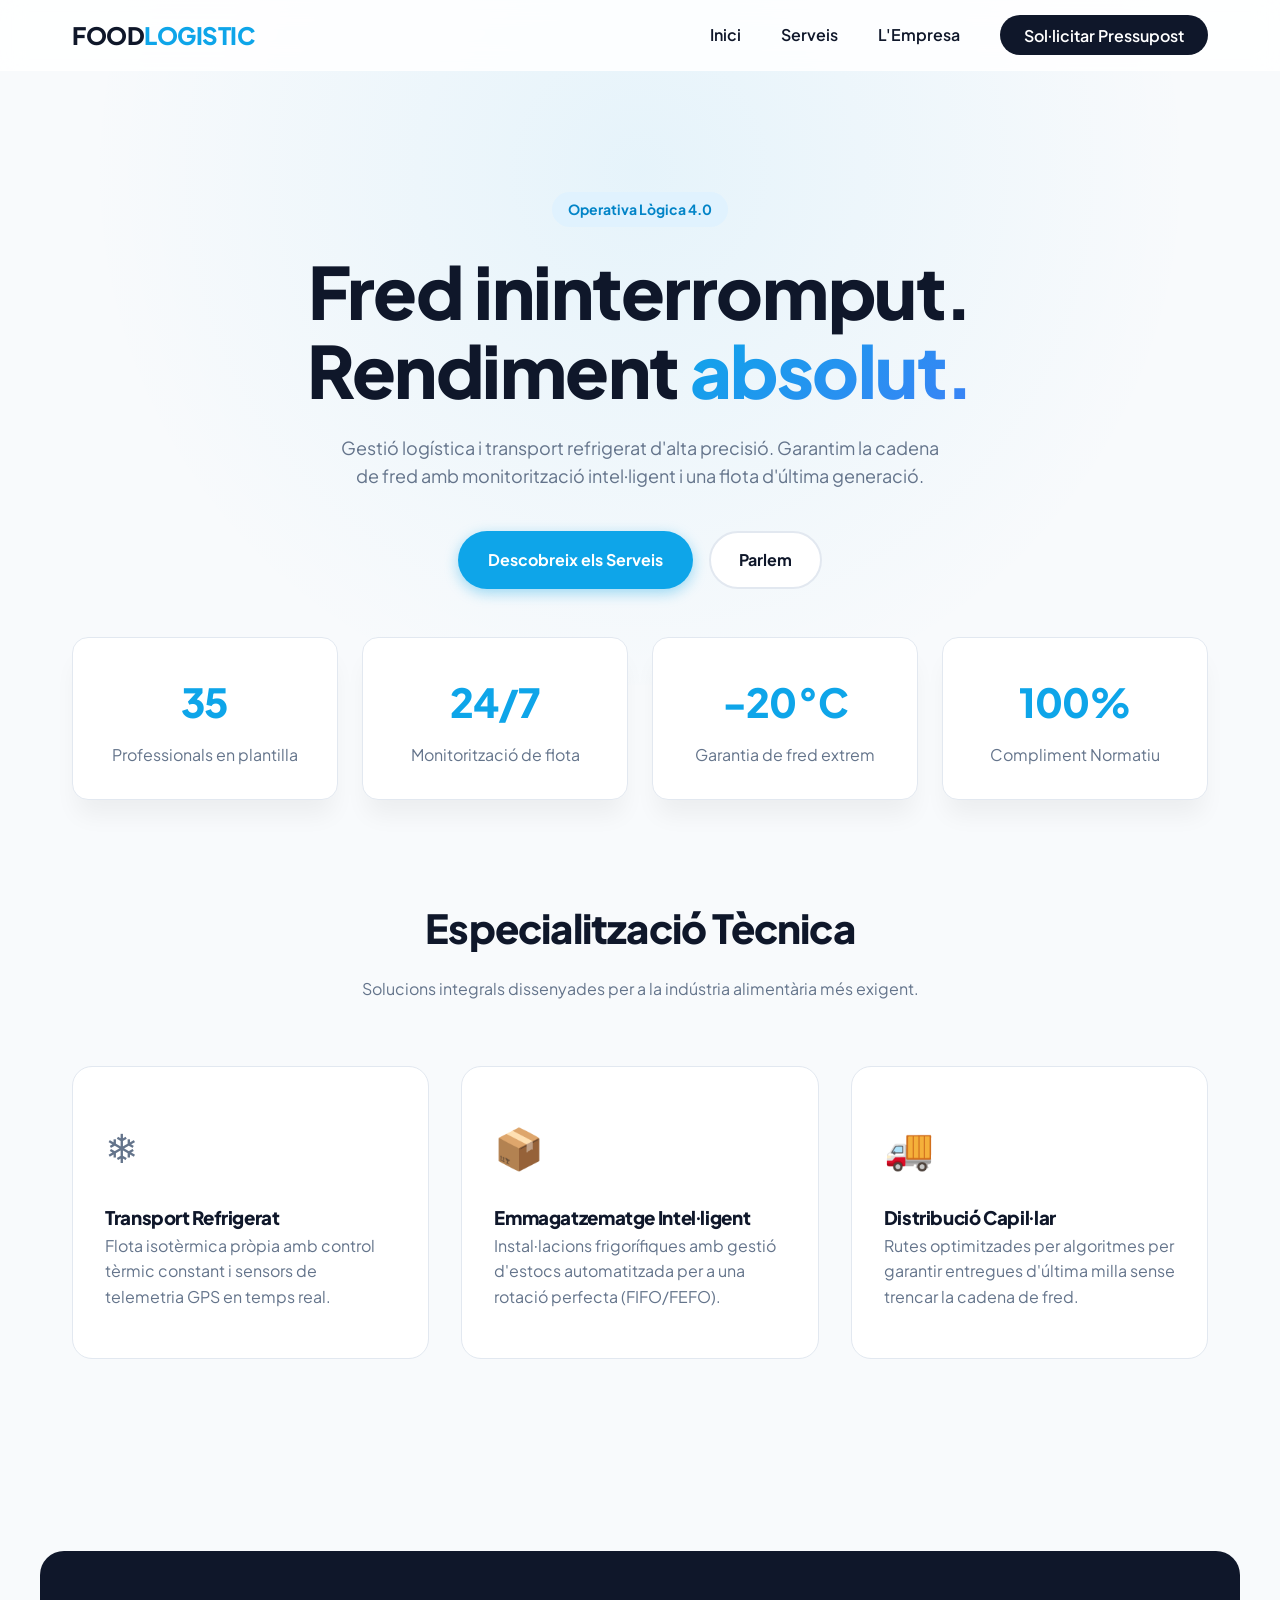
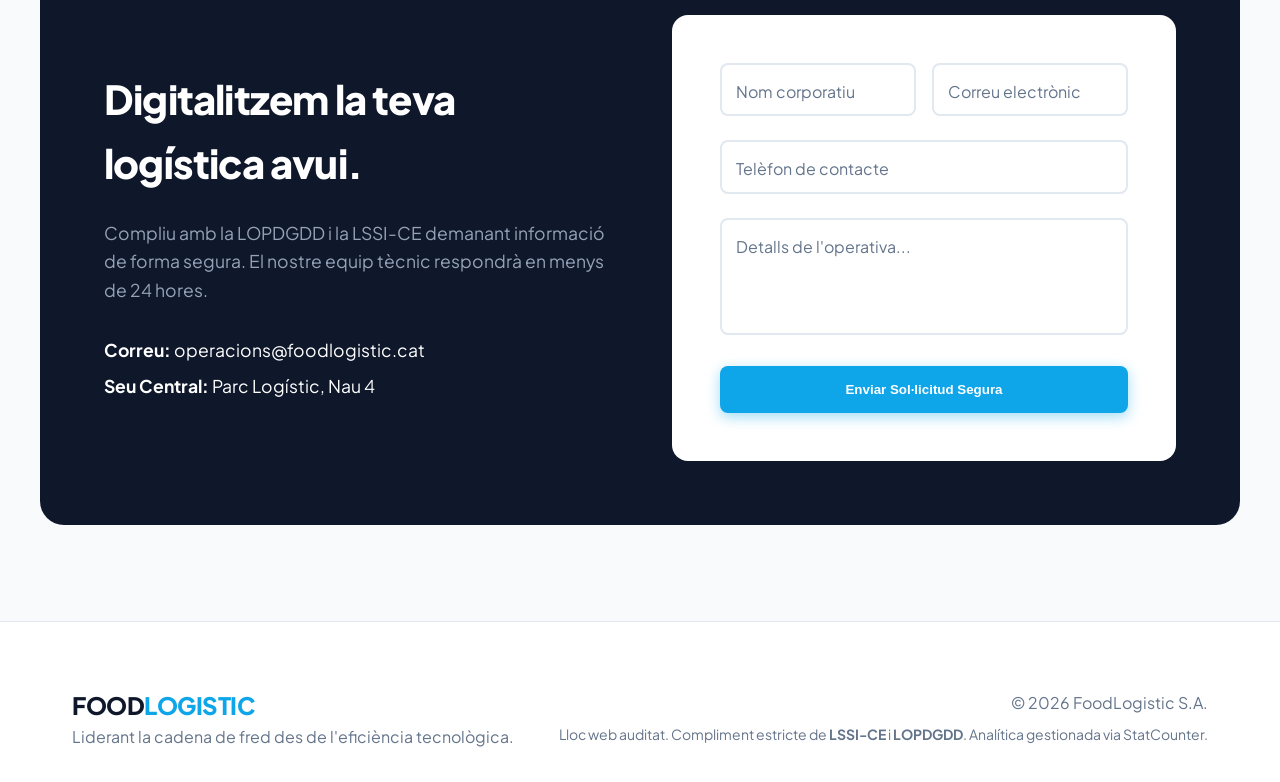
==== docs/index.html @ cfacef05 "Add initial README, index.html, and styles.css files for corporate website" ====
<!DOCTYPE html>
<html lang="ca">
<head>
    <meta charset="UTF-8">
    <meta name="viewport" content="width=device-width, initial-scale=1.0">
    <meta name="description" content="FoodLogistic S.A. - Logística alimentària i transport refrigerat d'alta precisió.">
    <title>FoodLogistic S.A. | Logística de Precisió</title>
    <link rel="stylesheet" href="styles.css">
    <link href="https://fonts.googleapis.com/css2?family=Plus+Jakarta+Sans:wght@400;500;700;800&display=swap" rel="stylesheet">
</head>
<body>

    <header class="header">
        <div class="container nav-wrapper">
            <a href="#" class="logo">FOOD<span>LOGISTIC</span></a>
            <nav>
                <ul class="nav-menu">
                    <li><a href="#inici">Inici</a></li>
                    <li><a href="#serveis">Serveis</a></li>
                    <li><a href="#empresa">L'Empresa</a></li>
                    <li><a href="#contacte" class="btn-nav">Sol·licitar Pressupost</a></li>
                </ul>
            </nav>
        </div>
    </header>

    <main>
        <section id="inici" class="hero">
            <div class="hero-bg"></div>
            <div class="container hero-content animate-fade-up">
                <div class="badge">Operativa Lògica 4.0</div>
                <h1>Fred ininterromput.<br>Rendiment <span class="text-gradient">absolut.</span></h1>
                <p>Gestió logística i transport refrigerat d'alta precisió. Garantim la cadena de fred amb monitorització intel·ligent i una flota d'última generació.</p>
                <div class="hero-buttons">
                    <a href="#serveis" class="btn btn-primary">Descobreix els Serveis</a>
                    <a href="#contacte" class="btn btn-outline">Parlem</a>
                </div>
            </div>
        </section>

        <section class="metrics">
            <div class="container grid-4 animate-fade-up" style="animation-delay: 0.2s;">
                <div class="metric-card">
                    <h3>35</h3>
                    <p>Professionals en plantilla</p>
                </div>
                <div class="metric-card">
                    <h3>24/7</h3>
                    <p>Monitorització de flota</p>
                </div>
                <div class="metric-card">
                    <h3>-20°C</h3>
                    <p>Garantia de fred extrem</p>
                </div>
                <div class="metric-card">
                    <h3>100%</h3>
                    <p>Compliment Normatiu</p>
                </div>
            </div>
        </section>

        <section id="serveis" class="services section-padding">
            <div class="container">
                <div class="section-header">
                    <h2>Especialització Tècnica</h2>
                    <p>Solucions integrals dissenyades per a la indústria alimentària més exigent.</p>
                </div>
                <div class="grid-3">
                    <article class="service-card">
                        <div class="icon-box">❄️</div>
                        <h3>Transport Refrigerat</h3>
                        <p>Flota isotèrmica pròpia amb control tèrmic constant i sensors de telemetria GPS en temps real.</p>
                    </article>
                    <article class="service-card">
                        <div class="icon-box">📦</div>
                        <h3>Emmagatzematge Intel·ligent</h3>
                        <p>Instal·lacions frigorífiques amb gestió d'estocs automatitzada per a una rotació perfecta (FIFO/FEFO).</p>
                    </article>
                    <article class="service-card">
                        <div class="icon-box">🚚</div>
                        <h3>Distribució Capil·lar</h3>
                        <p>Rutes optimitzades per algoritmes per garantir entregues d'última milla sense trencar la cadena de fred.</p>
                    </article>
                </div>
            </div>
        </section>

        <section id="contacte" class="contact section-padding">
            <div class="container contact-wrapper">
                <div class="contact-text">
                    <h2>Digitalitzem la teva logística avui.</h2>
                    <p>Compliu amb la LOPDGDD i la LSSI-CE demanant informació de forma segura. El nostre equip tècnic respondrà en menys de 24 hores.</p>
                    <div class="contact-direct">
                        <p><strong>Correu:</strong> operacions@foodlogistic.cat</p>
                        <p><strong>Seu Central:</strong> Parc Logístic, Nau 4</p>
                    </div>
                </div>
                
                <form class="premium-form" action="#" method="POST">
                    <div class="form-grid">
                        <div class="input-group">
                            <input type="text" id="nom" name="nom" required placeholder=" ">
                            <label for="nom">Nom corporatiu</label>
                        </div>
                        <div class="input-group">
                            <input type="email" id="email" name="email" required placeholder=" ">
                            <label for="email">Correu electrònic</label>
                        </div>
                    </div>
                    <div class="input-group">
                        <input type="tel" id="telefon" name="telefon" required placeholder=" ">
                        <label for="telefon">Telèfon de contacte</label>
                    </div>
                    <div class="input-group">
                        <textarea id="missatge" name="missatge" rows="4" required placeholder=" "></textarea>
                        <label for="missatge">Detalls de l'operativa...</label>
                    </div>
                    <button type="submit" class="btn btn-primary full-width">Enviar Sol·licitud Segura</button>
                </form>
            </div>
        </section>
    </main>

    <footer class="footer">
        <div class="container footer-content">
            <div class="footer-brand">
                <a href="#" class="logo">FOOD<span>LOGISTIC</span></a>
                <p>Liderant la cadena de fred des de l'eficiència tecnològica.</p>
            </div>
            <div class="footer-legal">
                <p>&copy; 2026 FoodLogistic S.A.</p>
                <p class="legal-text">Lloc web auditat. Compliment estricte de <strong>LSSI-CE</strong> i <strong>LOPDGDD</strong>. Analítica gestionada via StatCounter.</p>
            </div>
        </div>
    </footer>

    </body>
</html>
---- docs/styles.css ----
:root {
    /* Paleta Premium Industrial */
    --primary: #0ea5e9;
    --primary-dark: #0284c7;
    --secondary: #0f172a;
    --bg-main: #f8fafc;
    --surface: #ffffff;
    --text-strong: #0f172a;
    --text-p: #64748b;
    --border: #e2e8f0;
    --glass-bg: rgba(255, 255, 255, 0.85);
    
    /* Transicions i ombres */
    --transition: all 0.4s cubic-bezier(0.16, 1, 0.3, 1);
    --shadow-sm: 0 4px 6px -1px rgba(0, 0, 0, 0.05);
    --shadow-lg: 0 20px 25px -5px rgba(0, 0, 0, 0.05), 0 8px 10px -6px rgba(0, 0, 0, 0.01);
}

* { margin: 0; padding: 0; box-sizing: border-box; }

html { scroll-behavior: smooth; }

body {
    font-family: 'Plus Jakarta Sans', system-ui, sans-serif;
    background-color: var(--bg-main);
    color: var(--text-p);
    line-height: 1.6;
}

h1, h2, h3, .logo { color: var(--text-strong); font-weight: 800; letter-spacing: -0.02em; }

.container { max-width: 1200px; margin: 0 auto; padding: 0 2rem; }
.section-padding { padding: 6rem 0; }

/* Capçalera Glassmorphism */
.header {
    position: fixed;
    top: 0; left: 0; right: 0;
    background: var(--glass-bg);
    backdrop-filter: blur(12px);
    -webkit-backdrop-filter: blur(12px);
    border-bottom: 1px solid rgba(255,255,255,0.3);
    z-index: 1000;
    padding: 1rem 0;
    transition: var(--transition);
}

.nav-wrapper { display: flex; justify-content: space-between; align-items: center; }
.logo { text-decoration: none; font-size: 1.5rem; display: flex; align-items: center; }
.logo span { color: var(--primary); }

.nav-menu { display: flex; gap: 2.5rem; list-style: none; align-items: center; }
.nav-menu a { text-decoration: none; color: var(--text-strong); font-weight: 600; transition: var(--transition); }
.nav-menu a:hover { color: var(--primary); }

/* Botons */
.btn {
    display: inline-flex; justify-content: center; align-items: center;
    padding: 0.875rem 1.75rem; border-radius: 50px;
    font-weight: 700; text-decoration: none; transition: var(--transition);
    cursor: pointer; border: 2px solid transparent;
}
.btn-primary { background: var(--primary); color: white; box-shadow: 0 4px 14px 0 rgba(14, 165, 233, 0.39); }
.btn-primary:hover { background: var(--primary-dark); transform: translateY(-2px); box-shadow: 0 6px 20px rgba(14, 165, 233, 0.23); }
.btn-outline { border-color: var(--border); color: var(--text-strong); background: white; }
.btn-outline:hover { border-color: var(--text-strong); }
.btn-nav { background: var(--secondary); color: white !important; padding: 0.6rem 1.5rem; border-radius: 50px; }
.btn-nav:hover { background: var(--primary); }

/* Hero Section */
.hero {
    position: relative;
    padding: 12rem 0 6rem;
    overflow: hidden;
    text-align: center;
}
.hero-bg {
    position: absolute; top: -50%; left: -10%; width: 120%; height: 150%;
    background: radial-gradient(circle at center, rgba(14,165,233,0.08) 0%, transparent 60%);
    z-index: -1; pointer-events: none;
}
.badge {
    display: inline-block; background: #e0f2fe; color: var(--primary-dark);
    padding: 0.4rem 1rem; border-radius: 50px; font-weight: 700; font-size: 0.875rem; margin-bottom: 1.5rem;
}
.hero h1 { font-size: clamp(3rem, 6vw, 4.5rem); line-height: 1.1; margin-bottom: 1.5rem; }
.text-gradient {
    background: linear-gradient(135deg, var(--primary), #3b82f6);
    -webkit-background-clip: text; -webkit-text-fill-color: transparent;
}
.hero p { font-size: 1.125rem; max-width: 600px; margin: 0 auto 2.5rem; }
.hero-buttons { display: flex; gap: 1rem; justify-content: center; }

/* Metrics Section */
.metrics { margin-top: -3rem; position: relative; z-index: 10; }
.grid-4 { display: grid; grid-template-columns: repeat(auto-fit, minmax(200px, 1fr)); gap: 1.5rem; }
.metric-card {
    background: var(--surface); padding: 2rem; border-radius: 16px; text-align: center;
    box-shadow: var(--shadow-lg); border: 1px solid var(--border);
}
.metric-card h3 { font-size: 2.5rem; color: var(--primary); margin-bottom: 0.5rem; }

/* Services */
.section-header { text-align: center; max-width: 600px; margin: 0 auto 4rem; }
.section-header h2 { font-size: 2.5rem; margin-bottom: 1rem; }
.grid-3 { display: grid; grid-template-columns: repeat(auto-fit, minmax(300px, 1fr)); gap: 2rem; }
.service-card {
    background: var(--surface); padding: 3rem 2rem; border-radius: 20px;
    border: 1px solid var(--border); transition: var(--transition);
}
.service-card:hover {
    transform: translateY(-10px); border-color: var(--primary); box-shadow: var(--shadow-lg);
}
.icon-box { font-size: 2.5rem; margin-bottom: 1.5rem; }

/* Contact Section amb Form Premium */
.contact-wrapper {
    display: grid; grid-template-columns: 1fr 1fr; gap: 4rem;
    background: var(--secondary); color: white; padding: 4rem; border-radius: 24px; align-items: center;
}
.contact-text h2 { color: white; font-size: 2.5rem; margin-bottom: 1.5rem; }
.contact-text p { color: #94a3b8; font-size: 1.1rem; margin-bottom: 2rem; }
.contact-direct p { margin-bottom: 0.5rem; color: white; }

/* Floating Labels CSS (Molt pro) */
.premium-form { background: white; padding: 3rem; border-radius: 16px; }
.form-grid { display: grid; grid-template-columns: 1fr 1fr; gap: 1rem; }
.input-group { position: relative; margin-bottom: 1.5rem; }
.input-group input, .input-group textarea {
    width: 100%; padding: 1.2rem 1rem 0.6rem; border: 2px solid var(--border);
    border-radius: 8px; background: transparent; font-family: inherit; font-size: 1rem;
    transition: var(--transition); outline: none; resize: none; color: var(--text-strong);
}
.input-group label {
    position: absolute; left: 1rem; top: 1rem; color: var(--text-p);
    pointer-events: none; transition: var(--transition); font-size: 1rem;
}
.input-group input:focus, .input-group textarea:focus { border-color: var(--primary); }
.input-group input:focus ~ label, .input-group input:not(:placeholder-shown) ~ label,
.input-group textarea:focus ~ label, .input-group textarea:not(:placeholder-shown) ~ label {
    top: 0.4rem; font-size: 0.75rem; color: var(--primary); font-weight: 700;
}
.full-width { width: 100%; border-radius: 8px; }

/* Footer */
.footer { background: white; padding: 4rem 0 2rem; border-top: 1px solid var(--border); }
.footer-content { display: flex; justify-content: space-between; align-items: center; flex-wrap: wrap; gap: 2rem; }
.footer-legal { text-align: right; }
.legal-text { font-size: 0.875rem; margin-top: 0.5rem; }

/* Animacions CSS */
@keyframes fadeUp {
    from { opacity: 0; transform: translateY(30px); }
    to { opacity: 1; transform: translateY(0); }
}
.animate-fade-up { animation: fadeUp 0.8s cubic-bezier(0.16, 1, 0.3, 1) forwards; }

/* Responsive Media Queries */
@media (max-width: 900px) {
    .contact-wrapper { grid-template-columns: 1fr; padding: 2rem; }
    .form-grid { grid-template-columns: 1fr; }
    .nav-menu { display: none; } /* En una versió real aquí aniria un menú d'hamburguesa */
    .hero h1 { font-size: 2.5rem; }
}
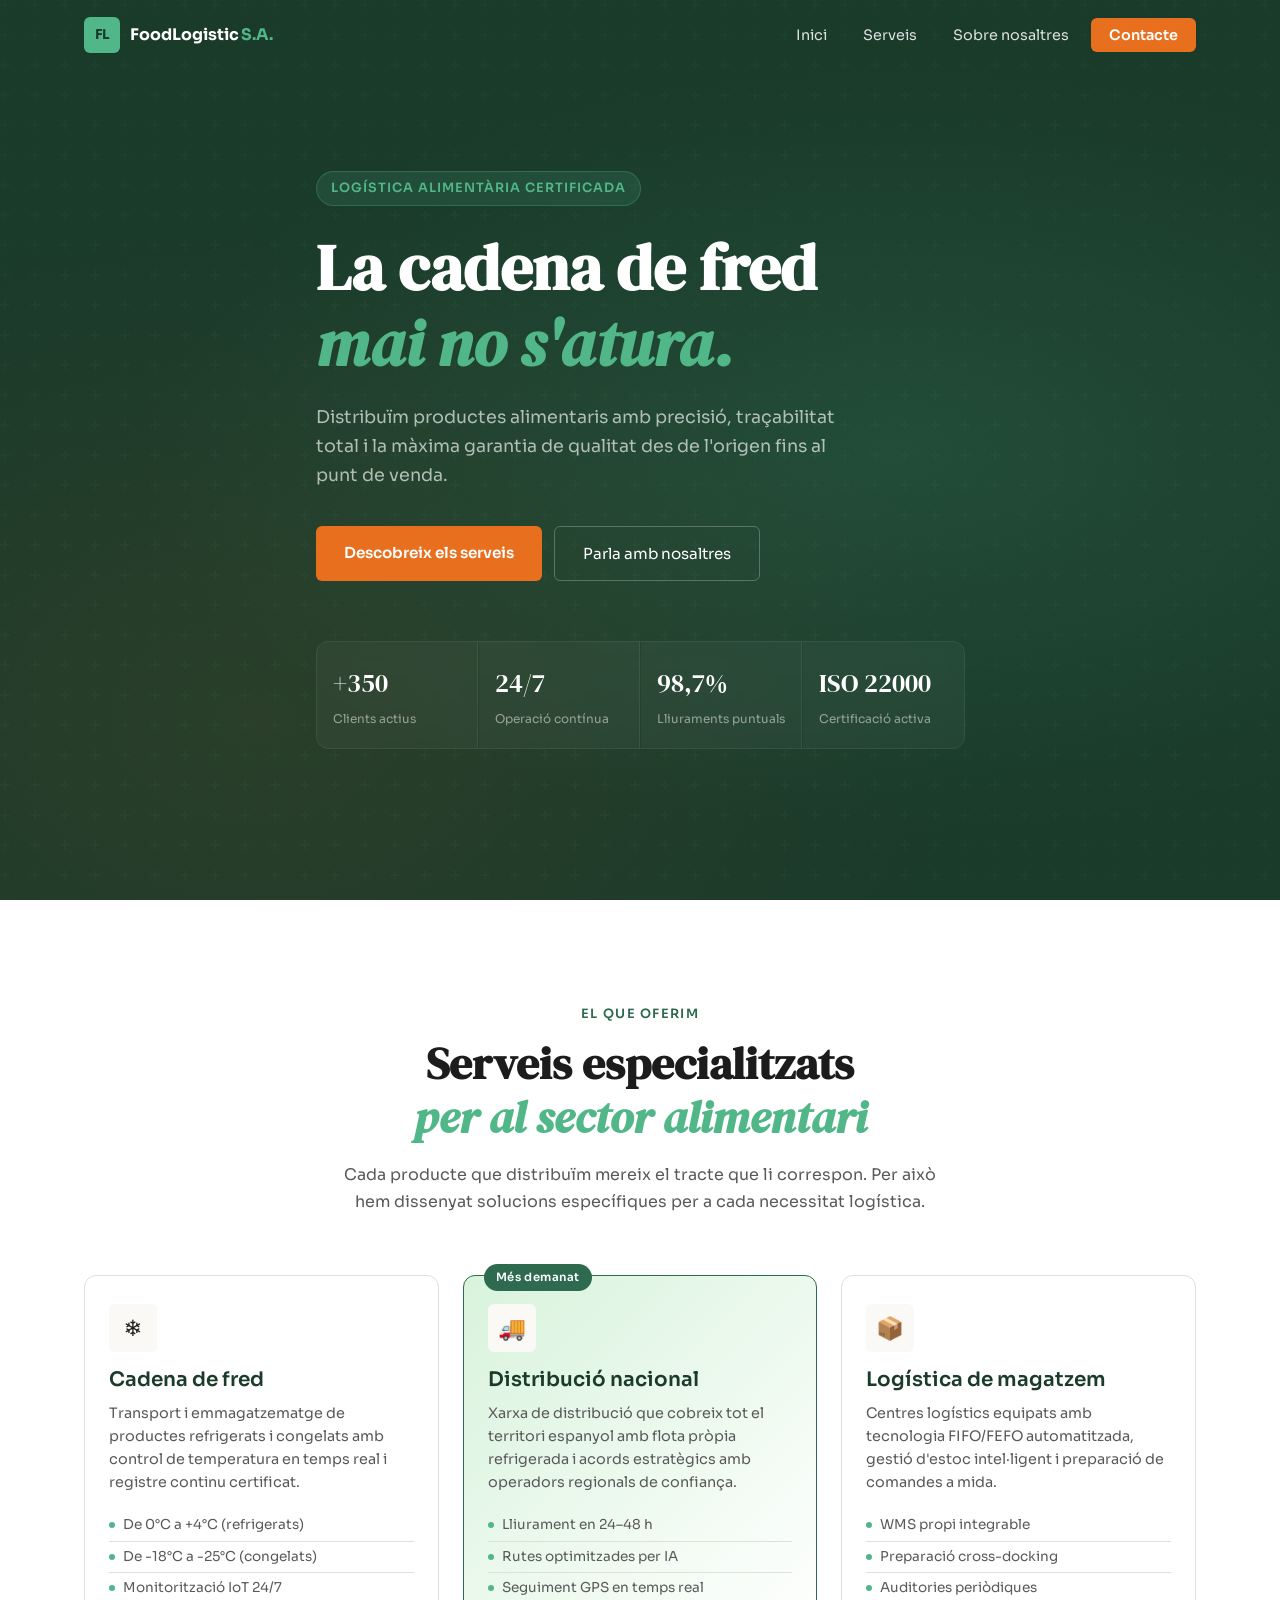
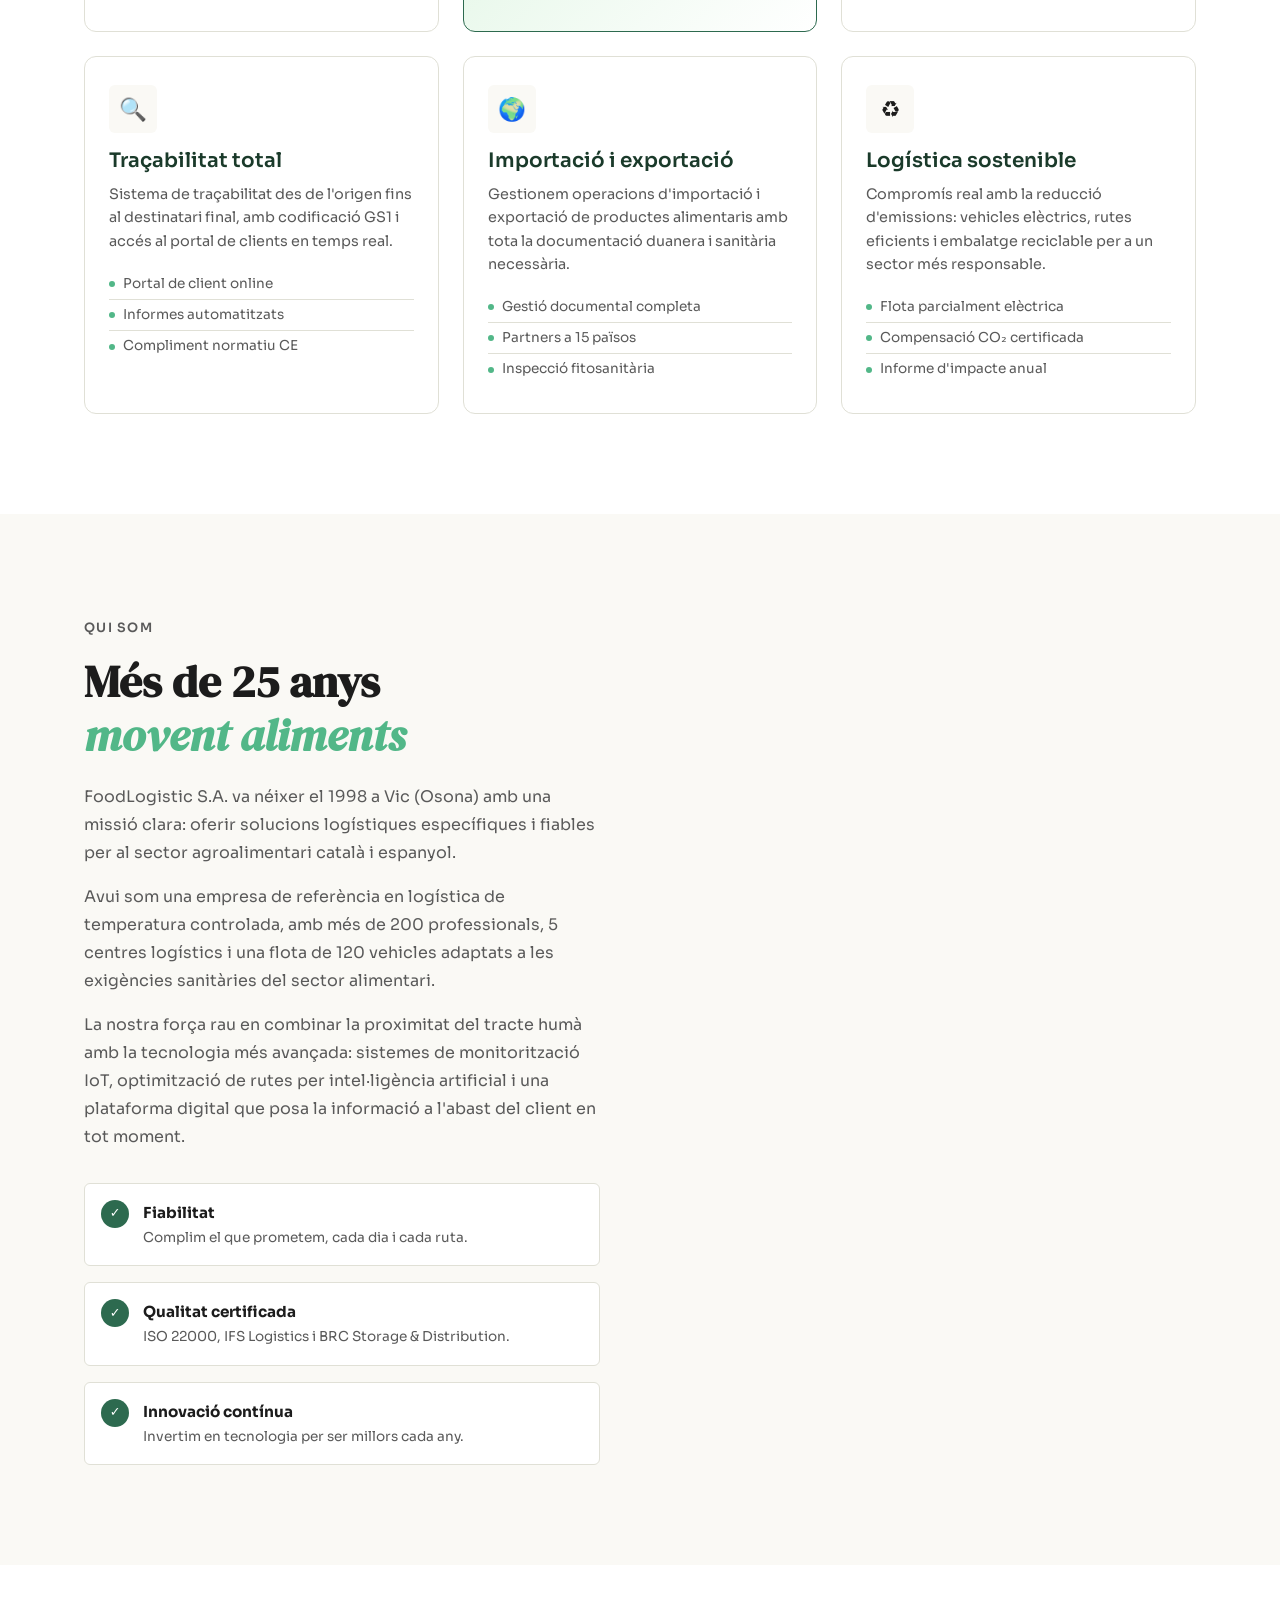
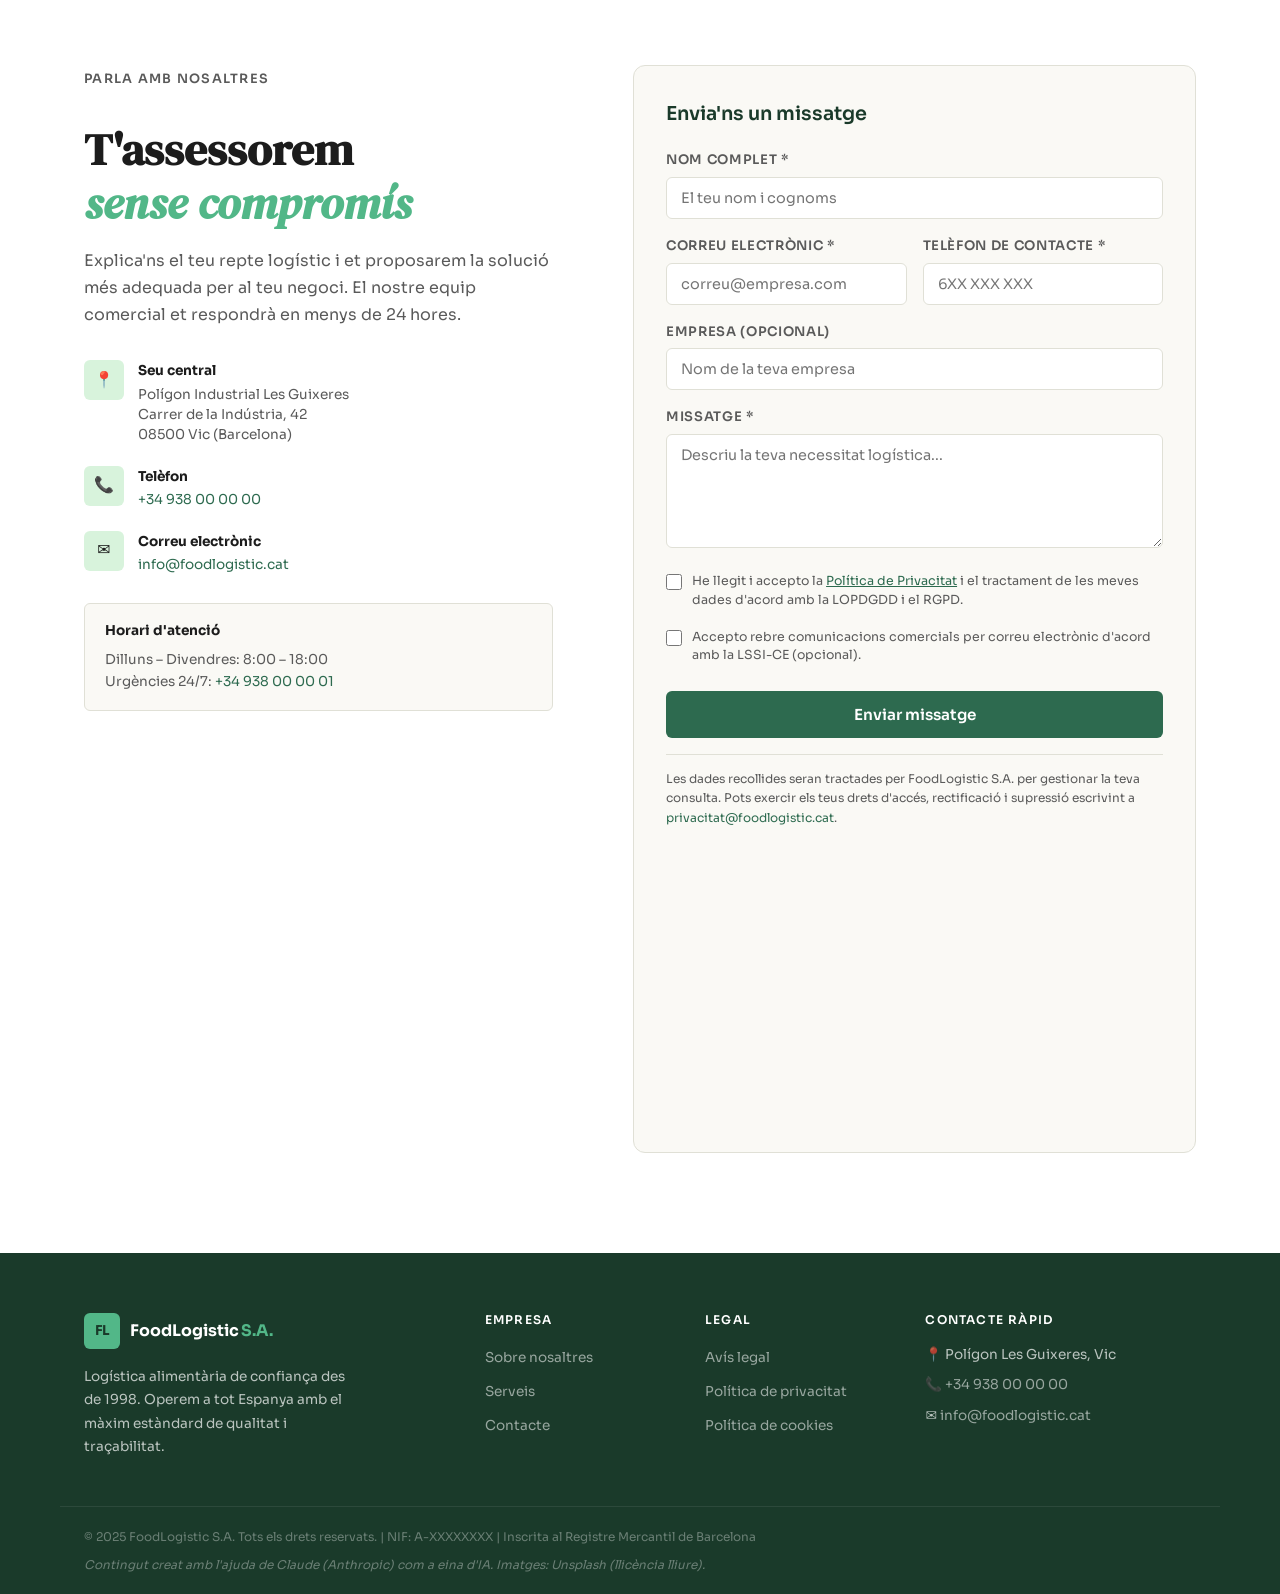
==== commit 070d25ef: "Refactor styles for FoodLogistic S.A. website: updated color palette, typography, and layout; enhanc" ====
--- a/docs/index.html
+++ b/docs/index.html
@@ -1,138 +1,352 @@
 <!DOCTYPE html>
 <html lang="ca">
 <head>
-    <meta charset="UTF-8">
-    <meta name="viewport" content="width=device-width, initial-scale=1.0">
-    <meta name="description" content="FoodLogistic S.A. - Logística alimentària i transport refrigerat d'alta precisió.">
-    <title>FoodLogistic S.A. | Logística de Precisió</title>
-    <link rel="stylesheet" href="styles.css">
-    <link href="https://fonts.googleapis.com/css2?family=Plus+Jakarta+Sans:wght@400;500;700;800&display=swap" rel="stylesheet">
+  <meta charset="UTF-8" />
+  <meta name="viewport" content="width=device-width, initial-scale=1.0" />
+  <meta name="description" content="FoodLogistic S.A. — Solucions logístiques per al sector alimentari. Cadena de fred, distribució i traçabilitat amb garantia de qualitat." />
+  <title>FoodLogistic S.A. | Logística Alimentària de Confiança</title>
+  <link rel="stylesheet" href="styles.css" />
+  <link rel="preconnect" href="https://fonts.googleapis.com" />
+  <link href="https://fonts.googleapis.com/css2?family=Sora:wght@300;400;600;700&family=DM+Serif+Display:ital@0;1&display=swap" rel="stylesheet" />
 </head>
 <body>
 
-    <header class="header">
-        <div class="container nav-wrapper">
-            <a href="#" class="logo">FOOD<span>LOGISTIC</span></a>
-            <nav>
-                <ul class="nav-menu">
-                    <li><a href="#inici">Inici</a></li>
-                    <li><a href="#serveis">Serveis</a></li>
-                    <li><a href="#empresa">L'Empresa</a></li>
-                    <li><a href="#contacte" class="btn-nav">Sol·licitar Pressupost</a></li>
-                </ul>
-            </nav>
-        </div>
-    </header>
-
-    <main>
-        <section id="inici" class="hero">
-            <div class="hero-bg"></div>
-            <div class="container hero-content animate-fade-up">
-                <div class="badge">Operativa Lògica 4.0</div>
-                <h1>Fred ininterromput.<br>Rendiment <span class="text-gradient">absolut.</span></h1>
-                <p>Gestió logística i transport refrigerat d'alta precisió. Garantim la cadena de fred amb monitorització intel·ligent i una flota d'última generació.</p>
-                <div class="hero-buttons">
-                    <a href="#serveis" class="btn btn-primary">Descobreix els Serveis</a>
-                    <a href="#contacte" class="btn btn-outline">Parlem</a>
-                </div>
-            </div>
-        </section>
-
-        <section class="metrics">
-            <div class="container grid-4 animate-fade-up" style="animation-delay: 0.2s;">
-                <div class="metric-card">
-                    <h3>35</h3>
-                    <p>Professionals en plantilla</p>
-                </div>
-                <div class="metric-card">
-                    <h3>24/7</h3>
-                    <p>Monitorització de flota</p>
-                </div>
-                <div class="metric-card">
-                    <h3>-20°C</h3>
-                    <p>Garantia de fred extrem</p>
-                </div>
-                <div class="metric-card">
-                    <h3>100%</h3>
-                    <p>Compliment Normatiu</p>
-                </div>
-            </div>
-        </section>
-
-        <section id="serveis" class="services section-padding">
-            <div class="container">
-                <div class="section-header">
-                    <h2>Especialització Tècnica</h2>
-                    <p>Solucions integrals dissenyades per a la indústria alimentària més exigent.</p>
-                </div>
-                <div class="grid-3">
-                    <article class="service-card">
-                        <div class="icon-box">❄️</div>
-                        <h3>Transport Refrigerat</h3>
-                        <p>Flota isotèrmica pròpia amb control tèrmic constant i sensors de telemetria GPS en temps real.</p>
-                    </article>
-                    <article class="service-card">
-                        <div class="icon-box">📦</div>
-                        <h3>Emmagatzematge Intel·ligent</h3>
-                        <p>Instal·lacions frigorífiques amb gestió d'estocs automatitzada per a una rotació perfecta (FIFO/FEFO).</p>
-                    </article>
-                    <article class="service-card">
-                        <div class="icon-box">🚚</div>
-                        <h3>Distribució Capil·lar</h3>
-                        <p>Rutes optimitzades per algoritmes per garantir entregues d'última milla sense trencar la cadena de fred.</p>
-                    </article>
-                </div>
-            </div>
-        </section>
-
-        <section id="contacte" class="contact section-padding">
-            <div class="container contact-wrapper">
-                <div class="contact-text">
-                    <h2>Digitalitzem la teva logística avui.</h2>
-                    <p>Compliu amb la LOPDGDD i la LSSI-CE demanant informació de forma segura. El nostre equip tècnic respondrà en menys de 24 hores.</p>
-                    <div class="contact-direct">
-                        <p><strong>Correu:</strong> operacions@foodlogistic.cat</p>
-                        <p><strong>Seu Central:</strong> Parc Logístic, Nau 4</p>
-                    </div>
-                </div>
-                
-                <form class="premium-form" action="#" method="POST">
-                    <div class="form-grid">
-                        <div class="input-group">
-                            <input type="text" id="nom" name="nom" required placeholder=" ">
-                            <label for="nom">Nom corporatiu</label>
-                        </div>
-                        <div class="input-group">
-                            <input type="email" id="email" name="email" required placeholder=" ">
-                            <label for="email">Correu electrònic</label>
-                        </div>
-                    </div>
-                    <div class="input-group">
-                        <input type="tel" id="telefon" name="telefon" required placeholder=" ">
-                        <label for="telefon">Telèfon de contacte</label>
-                    </div>
-                    <div class="input-group">
-                        <textarea id="missatge" name="missatge" rows="4" required placeholder=" "></textarea>
-                        <label for="missatge">Detalls de l'operativa...</label>
-                    </div>
-                    <button type="submit" class="btn btn-primary full-width">Enviar Sol·licitud Segura</button>
-                </form>
-            </div>
-        </section>
-    </main>
-
-    <footer class="footer">
-        <div class="container footer-content">
-            <div class="footer-brand">
-                <a href="#" class="logo">FOOD<span>LOGISTIC</span></a>
-                <p>Liderant la cadena de fred des de l'eficiència tecnològica.</p>
-            </div>
-            <div class="footer-legal">
-                <p>&copy; 2026 FoodLogistic S.A.</p>
-                <p class="legal-text">Lloc web auditat. Compliment estricte de <strong>LSSI-CE</strong> i <strong>LOPDGDD</strong>. Analítica gestionada via StatCounter.</p>
-            </div>
-        </div>
-    </footer>
-
-    </body>
+  <!-- NAVEGACIÓ -->
+  <header id="header">
+    <div class="container nav-inner">
+      <a href="#inici" class="logo">
+        <span class="logo-icon">FL</span>
+        <span class="logo-text">FoodLogistic<em>S.A.</em></span>
+      </a>
+      <nav>
+        <ul class="nav-links">
+          <li><a href="#inici">Inici</a></li>
+          <li><a href="#serveis">Serveis</a></li>
+          <li><a href="#nosaltres">Sobre nosaltres</a></li>
+          <li><a href="#contacte" class="btn-nav">Contacte</a></li>
+        </ul>
+        <button class="hamburger" id="hamburger" aria-label="Obrir menú">
+          <span></span><span></span><span></span>
+        </button>
+      </nav>
+    </div>
+  </header>
+
+  <!-- INICI / HERO -->
+  <section id="inici" class="hero">
+    <div class="hero-bg"></div>
+    <div class="container hero-content">
+      <p class="hero-tag">Logística alimentària certificada</p>
+      <h1>La cadena de fred<br /><em>mai no s'atura.</em></h1>
+      <p class="hero-sub">Distribuïm productes alimentaris amb precisió, traçabilitat total i la màxima garantia de qualitat des de l'origen fins al punt de venda.</p>
+      <div class="hero-ctas">
+        <a href="#serveis" class="btn-primary">Descobreix els serveis</a>
+        <a href="#contacte" class="btn-secondary">Parla amb nosaltres</a>
+      </div>
+      <div class="hero-stats">
+        <div class="stat"><span class="stat-num">+350</span><span class="stat-label">Clients actius</span></div>
+        <div class="stat"><span class="stat-num">24/7</span><span class="stat-label">Operació contínua</span></div>
+        <div class="stat"><span class="stat-num">98,7%</span><span class="stat-label">Lliuraments puntuals</span></div>
+        <div class="stat"><span class="stat-num">ISO 22000</span><span class="stat-label">Certificació activa</span></div>
+      </div>
+    </div>
+  </section>
+
+  <!-- SERVEIS -->
+  <section id="serveis" class="section-serveis">
+    <div class="container">
+      <div class="section-header">
+        <p class="section-tag">El que oferim</p>
+        <h2>Serveis especialitzats<br /><em>per al sector alimentari</em></h2>
+        <p class="section-intro">Cada producte que distribuïm mereix el tracte que li correspon. Per això hem dissenyat solucions específiques per a cada necessitat logística.</p>
+      </div>
+      <div class="serveis-grid">
+        <div class="servei-card">
+          <div class="servei-icon s1">❄️</div>
+          <h3>Cadena de fred</h3>
+          <p>Transport i emmagatzematge de productes refrigerats i congelats amb control de temperatura en temps real i registre continu certificat.</p>
+          <ul>
+            <li>De 0°C a +4°C (refrigerats)</li>
+            <li>De -18°C a -25°C (congelats)</li>
+            <li>Monitorització IoT 24/7</li>
+          </ul>
+        </div>
+        <div class="servei-card featured">
+          <div class="servei-badge">Més demanat</div>
+          <div class="servei-icon s2">🚚</div>
+          <h3>Distribució nacional</h3>
+          <p>Xarxa de distribució que cobreix tot el territori espanyol amb flota pròpia refrigerada i acords estratègics amb operadors regionals de confiança.</p>
+          <ul>
+            <li>Lliurament en 24–48 h</li>
+            <li>Rutes optimitzades per IA</li>
+            <li>Seguiment GPS en temps real</li>
+          </ul>
+        </div>
+        <div class="servei-card">
+          <div class="servei-icon s3">📦</div>
+          <h3>Logística de magatzem</h3>
+          <p>Centres logístics equipats amb tecnologia FIFO/FEFO automatitzada, gestió d'estoc intel·ligent i preparació de comandes a mida.</p>
+          <ul>
+            <li>WMS propi integrable</li>
+            <li>Preparació cross-docking</li>
+            <li>Auditories periòdiques</li>
+          </ul>
+        </div>
+        <div class="servei-card">
+          <div class="servei-icon s4">🔍</div>
+          <h3>Traçabilitat total</h3>
+          <p>Sistema de traçabilitat des de l'origen fins al destinatari final, amb codificació GS1 i accés al portal de clients en temps real.</p>
+          <ul>
+            <li>Portal de client online</li>
+            <li>Informes automatitzats</li>
+            <li>Compliment normatiu CE</li>
+          </ul>
+        </div>
+        <div class="servei-card">
+          <div class="servei-icon s5">🌍</div>
+          <h3>Importació i exportació</h3>
+          <p>Gestionem operacions d'importació i exportació de productes alimentaris amb tota la documentació duanera i sanitària necessària.</p>
+          <ul>
+            <li>Gestió documental completa</li>
+            <li>Partners a 15 països</li>
+            <li>Inspecció fitosanitària</li>
+          </ul>
+        </div>
+        <div class="servei-card">
+          <div class="servei-icon s6">♻️</div>
+          <h3>Logística sostenible</h3>
+          <p>Compromís real amb la reducció d'emissions: vehicles elèctrics, rutes eficients i embalatge reciclable per a un sector més responsable.</p>
+          <ul>
+            <li>Flota parcialment elèctrica</li>
+            <li>Compensació CO₂ certificada</li>
+            <li>Informe d'impacte anual</li>
+          </ul>
+        </div>
+      </div>
+    </div>
+  </section>
+
+  <!-- SOBRE NOSALTRES -->
+  <section id="nosaltres" class="section-nosaltres">
+    <div class="container">
+      <div class="nosaltres-grid">
+        <div class="nosaltres-text">
+          <p class="section-tag">Qui som</p>
+          <h2>Més de 25 anys<br /><em>movent aliments</em></h2>
+          <p>FoodLogistic S.A. va néixer el 1998 a Vic (Osona) amb una missió clara: oferir solucions logístiques específiques i fiables per al sector agroalimentari català i espanyol.</p>
+          <p>Avui som una empresa de referència en logística de temperatura controlada, amb més de 200 professionals, 5 centres logístics i una flota de 120 vehicles adaptats a les exigències sanitàries del sector alimentari.</p>
+          <p>La nostra força rau en combinar la proximitat del tracte humà amb la tecnologia més avançada: sistemes de monitorització IoT, optimització de rutes per intel·ligència artificial i una plataforma digital que posa la informació a l'abast del client en tot moment.</p>
+          <div class="valors">
+            <div class="valor"><span class="valor-icon">✓</span><div><strong>Fiabilitat</strong><p>Complim el que prometem, cada dia i cada ruta.</p></div></div>
+            <div class="valor"><span class="valor-icon">✓</span><div><strong>Qualitat certificada</strong><p>ISO 22000, IFS Logistics i BRC Storage & Distribution.</p></div></div>
+            <div class="valor"><span class="valor-icon">✓</span><div><strong>Innovació contínua</strong><p>Invertim en tecnologia per ser millors cada any.</p></div></div>
+          </div>
+        </div>
+        <div class="nosaltres-visual">
+          <div class="visual-card vc1">
+            <span class="vc-num">1998</span>
+            <span class="vc-label">Any de fundació</span>
+          </div>
+          <div class="visual-card vc2">
+            <span class="vc-num">+200</span>
+            <span class="vc-label">Professionals</span>
+          </div>
+          <div class="visual-card vc3">
+            <span class="vc-num">5</span>
+            <span class="vc-label">Centres logístics</span>
+          </div>
+          <div class="visual-card vc4">
+            <span class="vc-num">120</span>
+            <span class="vc-label">Vehicles de flota</span>
+          </div>
+          <div class="cert-badge">
+            <p>Certificacions actives</p>
+            <div class="certs">
+              <span>ISO 22000</span>
+              <span>IFS Logistics</span>
+              <span>BRC</span>
+            </div>
+          </div>
+        </div>
+      </div>
+    </div>
+  </section>
+
+  <!-- CONTACTE -->
+  <section id="contacte" class="section-contacte">
+    <div class="container">
+      <div class="contacte-grid">
+        <div class="contacte-info">
+          <p class="section-tag">Parla amb nosaltres</p>
+          <h2>T'assessorem<br /><em>sense compromís</em></h2>
+          <p>Explica'ns el teu repte logístic i et proposarem la solució més adequada per al teu negoci. El nostre equip comercial et respondrà en menys de 24 hores.</p>
+          <div class="contacte-dades">
+            <div class="dada">
+              <span class="dada-icon">📍</span>
+              <div>
+                <strong>Seu central</strong>
+                <p>Polígon Industrial Les Guixeres<br />Carrer de la Indústria, 42<br />08500 Vic (Barcelona)</p>
+              </div>
+            </div>
+            <div class="dada">
+              <span class="dada-icon">📞</span>
+              <div>
+                <strong>Telèfon</strong>
+                <p><a href="tel:+34938000000">+34 938 00 00 00</a></p>
+              </div>
+            </div>
+            <div class="dada">
+              <span class="dada-icon">✉️</span>
+              <div>
+                <strong>Correu electrònic</strong>
+                <p><a href="mailto:info@foodlogistic.cat">info@foodlogistic.cat</a></p>
+              </div>
+            </div>
+          </div>
+          <div class="horari">
+            <strong>Horari d'atenció</strong>
+            <p>Dilluns – Divendres: 8:00 – 18:00<br />Urgències 24/7: <a href="tel:+34938000001">+34 938 00 00 01</a></p>
+          </div>
+        </div>
+
+        <div class="contacte-form-wrapper">
+          <form class="contacte-form" id="contacte-form" novalidate>
+            <h3>Envia'ns un missatge</h3>
+            <div class="form-group">
+              <label for="nom">Nom complet *</label>
+              <input type="text" id="nom" name="nom" placeholder="El teu nom i cognoms" required />
+            </div>
+            <div class="form-row">
+              <div class="form-group">
+                <label for="email">Correu electrònic *</label>
+                <input type="email" id="email" name="email" placeholder="correu@empresa.com" required />
+              </div>
+              <div class="form-group">
+                <label for="telefon">Telèfon de contacte *</label>
+                <input type="tel" id="telefon" name="telefon" placeholder="6XX XXX XXX" required />
+              </div>
+            </div>
+            <div class="form-group">
+              <label for="empresa">Empresa (opcional)</label>
+              <input type="text" id="empresa" name="empresa" placeholder="Nom de la teva empresa" />
+            </div>
+            <div class="form-group">
+              <label for="missatge">Missatge *</label>
+              <textarea id="missatge" name="missatge" rows="5" placeholder="Descriu la teva necessitat logística..." required></textarea>
+            </div>
+            <div class="form-check">
+              <input type="checkbox" id="privacitat" name="privacitat" required />
+              <label for="privacitat">He llegit i accepto la <a href="politica-privacitat.html">Política de Privacitat</a> i el tractament de les meves dades d'acord amb la LOPDGDD i el RGPD.</label>
+            </div>
+            <div class="form-check">
+              <input type="checkbox" id="lssi" name="lssi" />
+              <label for="lssi">Accepto rebre comunicacions comercials per correu electrònic d'acord amb la LSSI-CE (opcional).</label>
+            </div>
+            <button type="submit" class="btn-submit">Enviar missatge</button>
+            <div class="form-aviso">
+              Les dades recollides seran tractades per FoodLogistic S.A. per gestionar la teva consulta. Pots exercir els teus drets d'accés, rectificació i supressió escrivint a <a href="mailto:privacitat@foodlogistic.cat">privacitat@foodlogistic.cat</a>.
+            </div>
+          </form>
+          <div class="form-success" id="form-success" style="display:none;">
+            <div class="success-icon">✓</div>
+            <h3>Missatge enviat!</h3>
+            <p>Gràcies pel teu contacte. Et respondrem en menys de 24 hores.</p>
+          </div>
+        </div>
+      </div>
+    </div>
+  </section>
+
+  <!-- FOOTER -->
+  <footer class="footer">
+    <div class="container footer-inner">
+      <div class="footer-brand">
+        <a href="#inici" class="logo logo-light">
+          <span class="logo-icon">FL</span>
+          <span class="logo-text">FoodLogistic<em>S.A.</em></span>
+        </a>
+        <p>Logística alimentària de confiança des de 1998. Operem a tot Espanya amb el màxim estàndard de qualitat i traçabilitat.</p>
+      </div>
+      <div class="footer-links">
+        <h4>Empresa</h4>
+        <ul>
+          <li><a href="#nosaltres">Sobre nosaltres</a></li>
+          <li><a href="#serveis">Serveis</a></li>
+          <li><a href="#contacte">Contacte</a></li>
+        </ul>
+      </div>
+      <div class="footer-links">
+        <h4>Legal</h4>
+        <ul>
+          <li><a href="avis-legal.html">Avís legal</a></li>
+          <li><a href="politica-privacitat.html">Política de privacitat</a></li>
+          <li><a href="politica-cookies.html">Política de cookies</a></li>
+        </ul>
+      </div>
+      <div class="footer-contact">
+        <h4>Contacte ràpid</h4>
+        <p>📍 Polígon Les Guixeres, Vic</p>
+        <p>📞 <a href="tel:+34938000000">+34 938 00 00 00</a></p>
+        <p>✉️ <a href="mailto:info@foodlogistic.cat">info@foodlogistic.cat</a></p>
+      </div>
+    </div>
+    <div class="footer-bottom">
+      <div class="container">
+        <p>© 2025 FoodLogistic S.A. Tots els drets reservats. | NIF: A-XXXXXXXX | Inscrita al Registre Mercantil de Barcelona</p>
+        <p class="footer-ai">Contingut creat amb l'ajuda de Claude (Anthropic) com a eina d'IA. Imatges: Unsplash (llicència lliure).</p>
+      </div>
+    </div>
+  </footer>
+
+  <script>
+    // Navegació sticky
+    const header = document.getElementById('header');
+    window.addEventListener('scroll', () => {
+      header.classList.toggle('scrolled', window.scrollY > 60);
+    });
+
+    // Menú hamburger
+    const hamburger = document.getElementById('hamburger');
+    const navLinks = document.querySelector('.nav-links');
+    hamburger.addEventListener('click', () => {
+      navLinks.classList.toggle('open');
+      hamburger.classList.toggle('active');
+    });
+
+    // Tancar menú en clicar un link
+    document.querySelectorAll('.nav-links a').forEach(a => {
+      a.addEventListener('click', () => {
+        navLinks.classList.remove('open');
+        hamburger.classList.remove('active');
+      });
+    });
+
+    // Formulari de contacte (simulació)
+    document.getElementById('contacte-form').addEventListener('submit', function(e) {
+      e.preventDefault();
+      const form = document.getElementById('contacte-form');
+      const success = document.getElementById('form-success');
+      form.style.display = 'none';
+      success.style.display = 'flex';
+    });
+
+    // Animació en scroll (Intersection Observer)
+    const observer = new IntersectionObserver((entries) => {
+      entries.forEach(entry => {
+        if (entry.isIntersecting) {
+          entry.target.classList.add('visible');
+        }
+      });
+    }, { threshold: 0.12 });
+
+    document.querySelectorAll('.servei-card, .visual-card, .nosaltres-text, .contacte-info, .contacte-form-wrapper').forEach(el => {
+      observer.observe(el);
+    });
+  </script>
+
+  <!-- Statcounter — afegir aquí el codi de seguiment -->
+  <!-- START STATCOUNTER CODE -->
+  <!-- END STATCOUNTER CODE -->
+
+</body>
 </html>
--- a/docs/styles.css
+++ b/docs/styles.css
@@ -1,164 +1,715 @@
+/* =============================================
+   FoodLogistic S.A. — Styles.css
+   Disseny: editorial + industrial, palette verd/blanc/taronja
+   ============================================= */
+
+/* --- Reset & Base --- */
+*, *::before, *::after { box-sizing: border-box; margin: 0; padding: 0; }
+
 :root {
-    /* Paleta Premium Industrial */
-    --primary: #0ea5e9;
-    --primary-dark: #0284c7;
-    --secondary: #0f172a;
-    --bg-main: #f8fafc;
-    --surface: #ffffff;
-    --text-strong: #0f172a;
-    --text-p: #64748b;
-    --border: #e2e8f0;
-    --glass-bg: rgba(255, 255, 255, 0.85);
-    
-    /* Transicions i ombres */
-    --transition: all 0.4s cubic-bezier(0.16, 1, 0.3, 1);
-    --shadow-sm: 0 4px 6px -1px rgba(0, 0, 0, 0.05);
-    --shadow-lg: 0 20px 25px -5px rgba(0, 0, 0, 0.05), 0 8px 10px -6px rgba(0, 0, 0, 0.01);
-}
-
-* { margin: 0; padding: 0; box-sizing: border-box; }
+  --green-dark:   #1a3a2a;
+  --green-mid:    #2d6a4f;
+  --green-light:  #52b788;
+  --green-pale:   #d8f3dc;
+  --orange:       #e76f1e;
+  --orange-light: #f4a261;
+  --cream:        #faf9f5;
+  --text:         #1c1c1c;
+  --text-muted:   #5a5a5a;
+  --border:       #e0e0d6;
+  --white:        #ffffff;
+  --radius:       12px;
+  --radius-sm:    6px;
+  --shadow:       0 4px 24px rgba(0,0,0,0.08);
+  --transition:   0.3s ease;
+}
 
 html { scroll-behavior: smooth; }
 
 body {
-    font-family: 'Plus Jakarta Sans', system-ui, sans-serif;
-    background-color: var(--bg-main);
-    color: var(--text-p);
-    line-height: 1.6;
-}
-
-h1, h2, h3, .logo { color: var(--text-strong); font-weight: 800; letter-spacing: -0.02em; }
-
-.container { max-width: 1200px; margin: 0 auto; padding: 0 2rem; }
-.section-padding { padding: 6rem 0; }
-
-/* Capçalera Glassmorphism */
-.header {
-    position: fixed;
-    top: 0; left: 0; right: 0;
-    background: var(--glass-bg);
+  font-family: 'Sora', system-ui, sans-serif;
+  color: var(--text);
+  background: var(--cream);
+  line-height: 1.65;
+  font-size: 16px;
+}
+
+.container {
+  max-width: 1160px;
+  margin: 0 auto;
+  padding: 0 24px;
+}
+
+h1, h2, h3, h4 {
+  font-family: 'DM Serif Display', Georgia, serif;
+  line-height: 1.2;
+}
+h1 { font-size: clamp(2.4rem, 5vw, 4rem); }
+h2 { font-size: clamp(1.8rem, 3.5vw, 2.8rem); }
+h3 { font-size: 1.25rem; font-family: 'Sora', sans-serif; font-weight: 600; }
+
+em { font-style: italic; color: var(--green-light); }
+a { color: inherit; text-decoration: none; }
+ul { list-style: none; }
+
+/* --- HEADER --- */
+#header {
+  position: fixed; top: 0; left: 0; right: 0;
+  z-index: 100;
+  background: transparent;
+  transition: background var(--transition), box-shadow var(--transition);
+}
+#header.scrolled {
+  background: rgba(250,249,245,0.95);
+  backdrop-filter: blur(12px);
+  box-shadow: 0 1px 0 var(--border);
+}
+
+.nav-inner {
+  display: flex;
+  align-items: center;
+  justify-content: space-between;
+  height: 70px;
+}
+
+.logo {
+  display: flex;
+  align-items: center;
+  gap: 10px;
+  font-family: 'Sora', sans-serif;
+  font-weight: 700;
+  font-size: 1rem;
+  color: var(--white);
+}
+#header.scrolled .logo { color: var(--green-dark); }
+.logo-light { color: var(--white); }
+
+.logo-icon {
+  width: 36px; height: 36px;
+  background: var(--green-light);
+  color: var(--green-dark);
+  border-radius: var(--radius-sm);
+  display: flex; align-items: center; justify-content: center;
+  font-weight: 700; font-size: 0.85rem;
+  letter-spacing: -0.5px;
+  flex-shrink: 0;
+}
+.logo-text em {
+  font-style: normal;
+  color: var(--green-light);
+  margin-left: 2px;
+}
+
+nav ul.nav-links {
+  display: flex;
+  align-items: center;
+  gap: 8px;
+}
+.nav-links li a {
+  padding: 8px 14px;
+  border-radius: var(--radius-sm);
+  font-size: 0.9rem;
+  font-weight: 400;
+  color: rgba(255,255,255,0.85);
+  transition: color var(--transition), background var(--transition);
+}
+#header.scrolled .nav-links li a { color: var(--text); }
+.nav-links li a:hover { color: var(--white); background: rgba(255,255,255,0.12); }
+#header.scrolled .nav-links li a:hover { color: var(--green-mid); background: var(--green-pale); }
+
+.btn-nav {
+  background: var(--orange) !important;
+  color: var(--white) !important;
+  border-radius: var(--radius-sm) !important;
+  padding: 8px 18px !important;
+  font-weight: 600 !important;
+  transition: background var(--transition) !important;
+}
+.btn-nav:hover { background: var(--orange-light) !important; }
+
+.hamburger {
+  display: none;
+  flex-direction: column;
+  gap: 5px;
+  background: none;
+  border: none;
+  cursor: pointer;
+  padding: 4px;
+}
+.hamburger span {
+  display: block;
+  width: 24px; height: 2px;
+  background: var(--white);
+  border-radius: 2px;
+  transition: transform var(--transition), opacity var(--transition);
+}
+#header.scrolled .hamburger span { background: var(--green-dark); }
+.hamburger.active span:nth-child(1) { transform: translateY(7px) rotate(45deg); }
+.hamburger.active span:nth-child(2) { opacity: 0; }
+.hamburger.active span:nth-child(3) { transform: translateY(-7px) rotate(-45deg); }
+
+/* --- HERO --- */
+.hero {
+  min-height: 100vh;
+  position: relative;
+  display: flex;
+  align-items: center;
+  overflow: hidden;
+  background: var(--green-dark);
+}
+
+.hero-bg {
+  position: absolute; inset: 0;
+  background:
+    radial-gradient(ellipse at 70% 50%, rgba(82,183,136,0.15) 0%, transparent 60%),
+    radial-gradient(ellipse at 20% 80%, rgba(231,111,30,0.08) 0%, transparent 50%);
+}
+.hero-bg::before {
+  content: '';
+  position: absolute; inset: 0;
+  background-image: url("data:image/svg+xml,%3Csvg width='60' height='60' viewBox='0 0 60 60' xmlns='http://www.w3.org/2000/svg'%3E%3Cg fill='none' fill-rule='evenodd'%3E%3Cg fill='%2352b788' fill-opacity='0.04'%3E%3Cpath d='M36 34v-4h-2v4h-4v2h4v4h2v-4h4v-2h-4zm0-30V0h-2v4h-4v2h4v4h2V6h4V4h-4zM6 34v-4H4v4H0v2h4v4h2v-4h4v-2H6zM6 4V0H4v4H0v2h4v4h2V6h4V4H6z'/%3E%3C/g%3E%3C/g%3E%3C/svg%3E");
+}
+
+.hero-content {
+  position: relative; z-index: 1;
+  padding-top: 100px;
+  padding-bottom: 80px;
+  max-width: 720px;
+}
+
+.hero-tag {
+  display: inline-block;
+  background: rgba(82,183,136,0.15);
+  border: 1px solid rgba(82,183,136,0.3);
+  color: var(--green-light);
+  font-size: 0.8rem;
+  font-weight: 600;
+  letter-spacing: 0.08em;
+  text-transform: uppercase;
+  padding: 6px 14px;
+  border-radius: 999px;
+  margin-bottom: 24px;
+}
+
+.hero-content h1 {
+  color: var(--white);
+  margin-bottom: 20px;
+}
+
+.hero-sub {
+  color: rgba(255,255,255,0.65);
+  font-size: 1.1rem;
+  max-width: 540px;
+  margin-bottom: 36px;
+}
+
+.hero-ctas {
+  display: flex;
+  gap: 12px;
+  flex-wrap: wrap;
+  margin-bottom: 60px;
+}
+
+.btn-primary {
+  background: var(--orange);
+  color: var(--white);
+  padding: 14px 28px;
+  border-radius: var(--radius-sm);
+  font-weight: 600;
+  font-size: 0.95rem;
+  transition: background var(--transition), transform var(--transition);
+}
+.btn-primary:hover { background: var(--orange-light); transform: translateY(-2px); }
+
+.btn-secondary {
+  border: 1.5px solid rgba(255,255,255,0.25);
+  color: var(--white);
+  padding: 14px 28px;
+  border-radius: var(--radius-sm);
+  font-weight: 400;
+  font-size: 0.95rem;
+  transition: border-color var(--transition), background var(--transition);
+}
+.btn-secondary:hover { border-color: var(--green-light); background: rgba(82,183,136,0.08); }
+
+.hero-stats {
+  display: grid;
+  grid-template-columns: repeat(4, 1fr);
+  gap: 1px;
+  border: 1px solid rgba(255,255,255,0.1);
+  border-radius: var(--radius);
+  overflow: hidden;
+  backdrop-filter: blur(8px);
+}
+.stat {
+  padding: 20px 16px;
+  display: flex;
+  flex-direction: column;
+  gap: 4px;
+  background: rgba(255,255,255,0.04);
+}
+.stat:not(:last-child) { border-right: 1px solid rgba(255,255,255,0.08); }
+.stat-num {
+  font-family: 'DM Serif Display', serif;
+  font-size: 1.6rem;
+  color: var(--white);
+}
+.stat-label { font-size: 0.75rem; color: rgba(255,255,255,0.5); }
+
+/* --- SERVEIS --- */
+.section-serveis {
+  padding: 100px 0;
+  background: var(--white);
+}
+
+.section-header {
+  text-align: center;
+  max-width: 600px;
+  margin: 0 auto 60px;
+}
+.section-tag {
+  display: inline-block;
+  color: var(--green-mid);
+  font-size: 0.8rem;
+  font-weight: 600;
+  letter-spacing: 0.1em;
+  text-transform: uppercase;
+  margin-bottom: 12px;
+}
+.section-intro {
+  color: var(--text-muted);
+  font-size: 1rem;
+  margin-top: 16px;
+  line-height: 1.7;
+}
+
+.serveis-grid {
+  display: grid;
+  grid-template-columns: repeat(3, 1fr);
+  gap: 24px;
+}
+
+.servei-card {
+  border: 1px solid var(--border);
+  border-radius: var(--radius);
+  padding: 28px 24px;
+  position: relative;
+  transition: border-color var(--transition), transform var(--transition), box-shadow var(--transition);
+  opacity: 0;
+  transform: translateY(20px);
+  transition: opacity 0.5s, transform 0.5s, border-color var(--transition), box-shadow var(--transition);
+}
+.servei-card.visible { opacity: 1; transform: translateY(0); }
+.servei-card:hover {
+  border-color: var(--green-light);
+  box-shadow: var(--shadow);
+  transform: translateY(-4px);
+}
+.servei-card.featured {
+  border-color: var(--green-mid);
+  background: linear-gradient(135deg, var(--green-pale) 0%, var(--white) 100%);
+}
+
+.servei-badge {
+  position: absolute; top: -12px; left: 20px;
+  background: var(--green-mid);
+  color: var(--white);
+  font-size: 0.72rem;
+  font-weight: 600;
+  padding: 4px 12px;
+  border-radius: 999px;
+  letter-spacing: 0.05em;
+}
+
+.servei-icon {
+  width: 48px; height: 48px;
+  border-radius: var(--radius-sm);
+  display: flex; align-items: center; justify-content: center;
+  font-size: 1.4rem;
+  margin-bottom: 16px;
+  background: var(--cream);
+}
+
+.servei-card h3 {
+  margin-bottom: 10px;
+  color: var(--green-dark);
+}
+.servei-card p {
+  color: var(--text-muted);
+  font-size: 0.9rem;
+  line-height: 1.6;
+  margin-bottom: 16px;
+}
+.servei-card ul li {
+  font-size: 0.85rem;
+  color: var(--text-muted);
+  padding: 4px 0;
+  border-bottom: 1px solid var(--border);
+  display: flex; align-items: center; gap: 8px;
+}
+.servei-card ul li::before {
+  content: '';
+  width: 6px; height: 6px;
+  border-radius: 50%;
+  background: var(--green-light);
+  flex-shrink: 0;
+}
+.servei-card ul li:last-child { border-bottom: none; }
+
+/* --- SOBRE NOSALTRES --- */
+.section-nosaltres {
+  padding: 100px 0;
+  background: var(--cream);
+}
+
+.nosaltres-grid {
+  display: grid;
+  grid-template-columns: 1fr 1fr;
+  gap: 80px;
+  align-items: center;
+}
+
+.nosaltres-text h2 { margin-bottom: 20px; }
+.nosaltres-text > p { color: var(--text-muted); margin-bottom: 16px; line-height: 1.75; }
+
+.valors { margin-top: 32px; display: flex; flex-direction: column; gap: 16px; }
+.valor {
+  display: flex; align-items: flex-start; gap: 14px;
+  background: var(--white);
+  border: 1px solid var(--border);
+  border-radius: var(--radius-sm);
+  padding: 16px;
+}
+.valor-icon {
+  width: 28px; height: 28px;
+  background: var(--green-mid);
+  color: var(--white);
+  border-radius: 50%;
+  display: flex; align-items: center; justify-content: center;
+  font-size: 0.8rem;
+  flex-shrink: 0;
+}
+.valor strong { display: block; font-size: 0.95rem; margin-bottom: 2px; }
+.valor p { font-size: 0.85rem; color: var(--text-muted); margin: 0; }
+
+.nosaltres-visual {
+  display: grid;
+  grid-template-columns: 1fr 1fr;
+  gap: 16px;
+  opacity: 0;
+  transform: translateX(30px);
+  transition: opacity 0.6s ease 0.2s, transform 0.6s ease 0.2s;
+}
+.nosaltres-visual.visible { opacity: 1; transform: translateX(0); }
+
+.visual-card {
+  background: var(--green-dark);
+  border-radius: var(--radius);
+  padding: 28px 20px;
+  display: flex; flex-direction: column; gap: 6px;
+  opacity: 0;
+  transform: scale(0.95);
+  transition: opacity 0.5s, transform 0.5s;
+}
+.visual-card.visible { opacity: 1; transform: scale(1); }
+.vc2 { background: var(--green-mid); }
+.vc3 { background: var(--orange); }
+.vc4 { background: var(--green-dark); border: 2px solid var(--green-light); }
+
+.vc-num {
+  font-family: 'DM Serif Display', serif;
+  font-size: 2rem;
+  color: var(--white);
+}
+.vc-label {
+  font-size: 0.8rem;
+  color: rgba(255,255,255,0.6);
+}
+
+.cert-badge {
+  grid-column: 1 / -1;
+  background: var(--white);
+  border: 1px solid var(--border);
+  border-radius: var(--radius);
+  padding: 20px;
+}
+.cert-badge > p { font-size: 0.8rem; color: var(--text-muted); margin-bottom: 12px; font-weight: 600; text-transform: uppercase; letter-spacing: 0.08em; }
+.certs { display: flex; gap: 10px; flex-wrap: wrap; }
+.certs span {
+  background: var(--green-pale);
+  color: var(--green-dark);
+  font-size: 0.8rem;
+  font-weight: 600;
+  padding: 6px 12px;
+  border-radius: 999px;
+  border: 1px solid rgba(45,106,79,0.2);
+}
+
+/* Animació nosaltres-text */
+.nosaltres-text {
+  opacity: 0;
+  transform: translateX(-20px);
+  transition: opacity 0.6s ease, transform 0.6s ease;
+}
+.nosaltres-text.visible { opacity: 1; transform: translateX(0); }
+
+/* --- CONTACTE --- */
+.section-contacte {
+  padding: 100px 0;
+  background: var(--white);
+}
+
+.contacte-grid {
+  display: grid;
+  grid-template-columns: 1fr 1.2fr;
+  gap: 80px;
+  align-items: start;
+}
+
+.contacte-info > p { color: var(--text-muted); margin-bottom: 32px; line-height: 1.7; }
+.contacte-info h2 { margin-bottom: 16px; }
+
+.contacte-dades {
+  display: flex; flex-direction: column; gap: 20px;
+  margin-bottom: 28px;
+}
+.dada {
+  display: flex; gap: 14px; align-items: flex-start;
+}
+.dada-icon {
+  width: 40px; height: 40px;
+  background: var(--green-pale);
+  border-radius: var(--radius-sm);
+  display: flex; align-items: center; justify-content: center;
+  font-size: 1rem;
+  flex-shrink: 0;
+}
+.dada strong { display: block; font-size: 0.85rem; font-family: 'Sora', sans-serif; margin-bottom: 2px; }
+.dada p { font-size: 0.85rem; color: var(--text-muted); margin: 0; line-height: 1.5; }
+.dada a { color: var(--green-mid); }
+
+.horari {
+  background: var(--cream);
+  border: 1px solid var(--border);
+  border-radius: var(--radius-sm);
+  padding: 16px 20px;
+}
+.horari strong { display: block; font-size: 0.85rem; margin-bottom: 6px; }
+.horari p { font-size: 0.85rem; color: var(--text-muted); margin: 0; }
+.horari a { color: var(--green-mid); }
+
+/* Formulari */
+.contacte-form-wrapper, .form-success {
+  background: var(--cream);
+  border: 1px solid var(--border);
+  border-radius: var(--radius);
+  padding: 36px 32px;
+  opacity: 0;
+  transform: translateY(20px);
+  transition: opacity 0.6s ease 0.2s, transform 0.6s ease 0.2s;
+}
+.contacte-form-wrapper.visible, .contacte-info.visible { opacity: 1; transform: translateY(0) translateX(0); }
+.contacte-info {
+  opacity: 0; transform: translateY(20px);
+  transition: opacity 0.6s ease, transform 0.6s ease;
+}
+
+.contacte-form h3 {
+  font-size: 1.2rem; margin-bottom: 24px;
+  color: var(--green-dark);
+}
+
+.form-group { margin-bottom: 16px; }
+.form-row { display: grid; grid-template-columns: 1fr 1fr; gap: 16px; }
+
+label {
+  display: block;
+  font-size: 0.82rem;
+  font-weight: 600;
+  color: var(--text-muted);
+  margin-bottom: 6px;
+  text-transform: uppercase;
+  letter-spacing: 0.05em;
+}
+
+input[type="text"], input[type="email"], input[type="tel"], textarea {
+  width: 100%;
+  padding: 11px 14px;
+  border: 1px solid var(--border);
+  border-radius: var(--radius-sm);
+  font-family: 'Sora', sans-serif;
+  font-size: 0.9rem;
+  background: var(--white);
+  color: var(--text);
+  transition: border-color var(--transition), box-shadow var(--transition);
+  appearance: none;
+}
+input:focus, textarea:focus {
+  outline: none;
+  border-color: var(--green-mid);
+  box-shadow: 0 0 0 3px rgba(45,106,79,0.1);
+}
+textarea { resize: vertical; min-height: 100px; }
+
+.form-check {
+  display: flex;
+  align-items: flex-start;
+  gap: 10px;
+  margin-bottom: 12px;
+}
+.form-check input[type="checkbox"] {
+  width: 16px; height: 16px;
+  margin-top: 2px;
+  cursor: pointer;
+  flex-shrink: 0;
+  accent-color: var(--green-mid);
+}
+.form-check label {
+  font-size: 0.78rem;
+  text-transform: none;
+  letter-spacing: 0;
+  font-weight: 400;
+  color: var(--text-muted);
+  cursor: pointer;
+  line-height: 1.5;
+}
+.form-check a { color: var(--green-mid); text-decoration: underline; }
+
+.btn-submit {
+  width: 100%;
+  background: var(--green-mid);
+  color: var(--white);
+  border: none;
+  padding: 14px;
+  border-radius: var(--radius-sm);
+  font-family: 'Sora', sans-serif;
+  font-size: 0.95rem;
+  font-weight: 600;
+  cursor: pointer;
+  margin-top: 8px;
+  margin-bottom: 16px;
+  transition: background var(--transition), transform var(--transition);
+}
+.btn-submit:hover { background: var(--green-dark); transform: translateY(-1px); }
+
+.form-aviso {
+  font-size: 0.75rem;
+  color: var(--text-muted);
+  line-height: 1.6;
+  border-top: 1px solid var(--border);
+  padding-top: 14px;
+}
+.form-aviso a { color: var(--green-mid); }
+
+.form-success {
+  display: flex !important;
+  flex-direction: column;
+  align-items: center;
+  text-align: center;
+  gap: 16px;
+  padding: 60px 32px;
+}
+.success-icon {
+  width: 64px; height: 64px;
+  background: var(--green-pale);
+  color: var(--green-mid);
+  border-radius: 50%;
+  display: flex; align-items: center; justify-content: center;
+  font-size: 1.6rem;
+  font-weight: 700;
+}
+.form-success h3 { color: var(--green-dark); }
+.form-success p { color: var(--text-muted); font-size: 0.9rem; }
+
+/* --- FOOTER --- */
+.footer {
+  background: var(--green-dark);
+  color: rgba(255,255,255,0.7);
+  padding-top: 60px;
+}
+
+.footer-inner {
+  display: grid;
+  grid-template-columns: 2fr 1fr 1fr 1.5fr;
+  gap: 40px;
+  padding-bottom: 48px;
+  border-bottom: 1px solid rgba(255,255,255,0.08);
+}
+
+.footer-brand p {
+  font-size: 0.85rem;
+  line-height: 1.7;
+  margin-top: 16px;
+  max-width: 280px;
+}
+
+.footer-links h4, .footer-contact h4 {
+  font-family: 'Sora', sans-serif;
+  font-size: 0.75rem;
+  font-weight: 600;
+  text-transform: uppercase;
+  letter-spacing: 0.1em;
+  color: var(--white);
+  margin-bottom: 16px;
+}
+
+.footer-links ul li {
+  margin-bottom: 8px;
+}
+.footer-links ul li a, .footer-contact a {
+  font-size: 0.85rem;
+  color: rgba(255,255,255,0.55);
+  transition: color var(--transition);
+}
+.footer-links ul li a:hover, .footer-contact a:hover { color: var(--green-light); }
+
+.footer-contact p {
+  font-size: 0.85rem;
+  margin-bottom: 8px;
+}
+
+.footer-bottom {
+  padding: 20px 0;
+}
+.footer-bottom .container {
+  display: flex;
+  justify-content: space-between;
+  align-items: center;
+  flex-wrap: wrap;
+  gap: 8px;
+}
+.footer-bottom p {
+  font-size: 0.75rem;
+  color: rgba(255,255,255,0.35);
+}
+.footer-ai { font-style: italic; }
+
+/* --- RESPONSIVE --- */
+@media (max-width: 900px) {
+  .serveis-grid { grid-template-columns: 1fr 1fr; }
+  .nosaltres-grid, .contacte-grid { grid-template-columns: 1fr; gap: 40px; }
+  .footer-inner { grid-template-columns: 1fr 1fr; }
+  .hero-stats { grid-template-columns: repeat(2, 1fr); }
+}
+
+@media (max-width: 600px) {
+  .serveis-grid { grid-template-columns: 1fr; }
+  .hero-stats { grid-template-columns: repeat(2, 1fr); }
+  .hamburger { display: flex; }
+  nav ul.nav-links {
+    display: none;
+    position: absolute;
+    top: 70px; left: 0; right: 0;
+    background: rgba(26,58,42,0.97);
     backdrop-filter: blur(12px);
-    -webkit-backdrop-filter: blur(12px);
-    border-bottom: 1px solid rgba(255,255,255,0.3);
-    z-index: 1000;
-    padding: 1rem 0;
-    transition: var(--transition);
-}
-
-.nav-wrapper { display: flex; justify-content: space-between; align-items: center; }
-.logo { text-decoration: none; font-size: 1.5rem; display: flex; align-items: center; }
-.logo span { color: var(--primary); }
-
-.nav-menu { display: flex; gap: 2.5rem; list-style: none; align-items: center; }
-.nav-menu a { text-decoration: none; color: var(--text-strong); font-weight: 600; transition: var(--transition); }
-.nav-menu a:hover { color: var(--primary); }
-
-/* Botons */
-.btn {
-    display: inline-flex; justify-content: center; align-items: center;
-    padding: 0.875rem 1.75rem; border-radius: 50px;
-    font-weight: 700; text-decoration: none; transition: var(--transition);
-    cursor: pointer; border: 2px solid transparent;
-}
-.btn-primary { background: var(--primary); color: white; box-shadow: 0 4px 14px 0 rgba(14, 165, 233, 0.39); }
-.btn-primary:hover { background: var(--primary-dark); transform: translateY(-2px); box-shadow: 0 6px 20px rgba(14, 165, 233, 0.23); }
-.btn-outline { border-color: var(--border); color: var(--text-strong); background: white; }
-.btn-outline:hover { border-color: var(--text-strong); }
-.btn-nav { background: var(--secondary); color: white !important; padding: 0.6rem 1.5rem; border-radius: 50px; }
-.btn-nav:hover { background: var(--primary); }
-
-/* Hero Section */
-.hero {
-    position: relative;
-    padding: 12rem 0 6rem;
-    overflow: hidden;
-    text-align: center;
-}
-.hero-bg {
-    position: absolute; top: -50%; left: -10%; width: 120%; height: 150%;
-    background: radial-gradient(circle at center, rgba(14,165,233,0.08) 0%, transparent 60%);
-    z-index: -1; pointer-events: none;
-}
-.badge {
-    display: inline-block; background: #e0f2fe; color: var(--primary-dark);
-    padding: 0.4rem 1rem; border-radius: 50px; font-weight: 700; font-size: 0.875rem; margin-bottom: 1.5rem;
-}
-.hero h1 { font-size: clamp(3rem, 6vw, 4.5rem); line-height: 1.1; margin-bottom: 1.5rem; }
-.text-gradient {
-    background: linear-gradient(135deg, var(--primary), #3b82f6);
-    -webkit-background-clip: text; -webkit-text-fill-color: transparent;
-}
-.hero p { font-size: 1.125rem; max-width: 600px; margin: 0 auto 2.5rem; }
-.hero-buttons { display: flex; gap: 1rem; justify-content: center; }
-
-/* Metrics Section */
-.metrics { margin-top: -3rem; position: relative; z-index: 10; }
-.grid-4 { display: grid; grid-template-columns: repeat(auto-fit, minmax(200px, 1fr)); gap: 1.5rem; }
-.metric-card {
-    background: var(--surface); padding: 2rem; border-radius: 16px; text-align: center;
-    box-shadow: var(--shadow-lg); border: 1px solid var(--border);
-}
-.metric-card h3 { font-size: 2.5rem; color: var(--primary); margin-bottom: 0.5rem; }
-
-/* Services */
-.section-header { text-align: center; max-width: 600px; margin: 0 auto 4rem; }
-.section-header h2 { font-size: 2.5rem; margin-bottom: 1rem; }
-.grid-3 { display: grid; grid-template-columns: repeat(auto-fit, minmax(300px, 1fr)); gap: 2rem; }
-.service-card {
-    background: var(--surface); padding: 3rem 2rem; border-radius: 20px;
-    border: 1px solid var(--border); transition: var(--transition);
-}
-.service-card:hover {
-    transform: translateY(-10px); border-color: var(--primary); box-shadow: var(--shadow-lg);
-}
-.icon-box { font-size: 2.5rem; margin-bottom: 1.5rem; }
-
-/* Contact Section amb Form Premium */
-.contact-wrapper {
-    display: grid; grid-template-columns: 1fr 1fr; gap: 4rem;
-    background: var(--secondary); color: white; padding: 4rem; border-radius: 24px; align-items: center;
-}
-.contact-text h2 { color: white; font-size: 2.5rem; margin-bottom: 1.5rem; }
-.contact-text p { color: #94a3b8; font-size: 1.1rem; margin-bottom: 2rem; }
-.contact-direct p { margin-bottom: 0.5rem; color: white; }
-
-/* Floating Labels CSS (Molt pro) */
-.premium-form { background: white; padding: 3rem; border-radius: 16px; }
-.form-grid { display: grid; grid-template-columns: 1fr 1fr; gap: 1rem; }
-.input-group { position: relative; margin-bottom: 1.5rem; }
-.input-group input, .input-group textarea {
-    width: 100%; padding: 1.2rem 1rem 0.6rem; border: 2px solid var(--border);
-    border-radius: 8px; background: transparent; font-family: inherit; font-size: 1rem;
-    transition: var(--transition); outline: none; resize: none; color: var(--text-strong);
-}
-.input-group label {
-    position: absolute; left: 1rem; top: 1rem; color: var(--text-p);
-    pointer-events: none; transition: var(--transition); font-size: 1rem;
-}
-.input-group input:focus, .input-group textarea:focus { border-color: var(--primary); }
-.input-group input:focus ~ label, .input-group input:not(:placeholder-shown) ~ label,
-.input-group textarea:focus ~ label, .input-group textarea:not(:placeholder-shown) ~ label {
-    top: 0.4rem; font-size: 0.75rem; color: var(--primary); font-weight: 700;
-}
-.full-width { width: 100%; border-radius: 8px; }
-
-/* Footer */
-.footer { background: white; padding: 4rem 0 2rem; border-top: 1px solid var(--border); }
-.footer-content { display: flex; justify-content: space-between; align-items: center; flex-wrap: wrap; gap: 2rem; }
-.footer-legal { text-align: right; }
-.legal-text { font-size: 0.875rem; margin-top: 0.5rem; }
-
-/* Animacions CSS */
-@keyframes fadeUp {
-    from { opacity: 0; transform: translateY(30px); }
-    to { opacity: 1; transform: translateY(0); }
-}
-.animate-fade-up { animation: fadeUp 0.8s cubic-bezier(0.16, 1, 0.3, 1) forwards; }
-
-/* Responsive Media Queries */
-@media (max-width: 900px) {
-    .contact-wrapper { grid-template-columns: 1fr; padding: 2rem; }
-    .form-grid { grid-template-columns: 1fr; }
-    .nav-menu { display: none; } /* En una versió real aquí aniria un menú d'hamburguesa */
-    .hero h1 { font-size: 2.5rem; }
+    flex-direction: column;
+    padding: 16px;
+    gap: 4px;
+  }
+  nav ul.nav-links.open { display: flex; }
+  .nav-links li a { color: rgba(255,255,255,0.85) !important; }
+  .form-row { grid-template-columns: 1fr; }
+  .footer-inner { grid-template-columns: 1fr; gap: 28px; }
+  .footer-bottom .container { flex-direction: column; align-items: flex-start; }
+  .nosaltres-visual { grid-template-columns: 1fr 1fr; }
 }
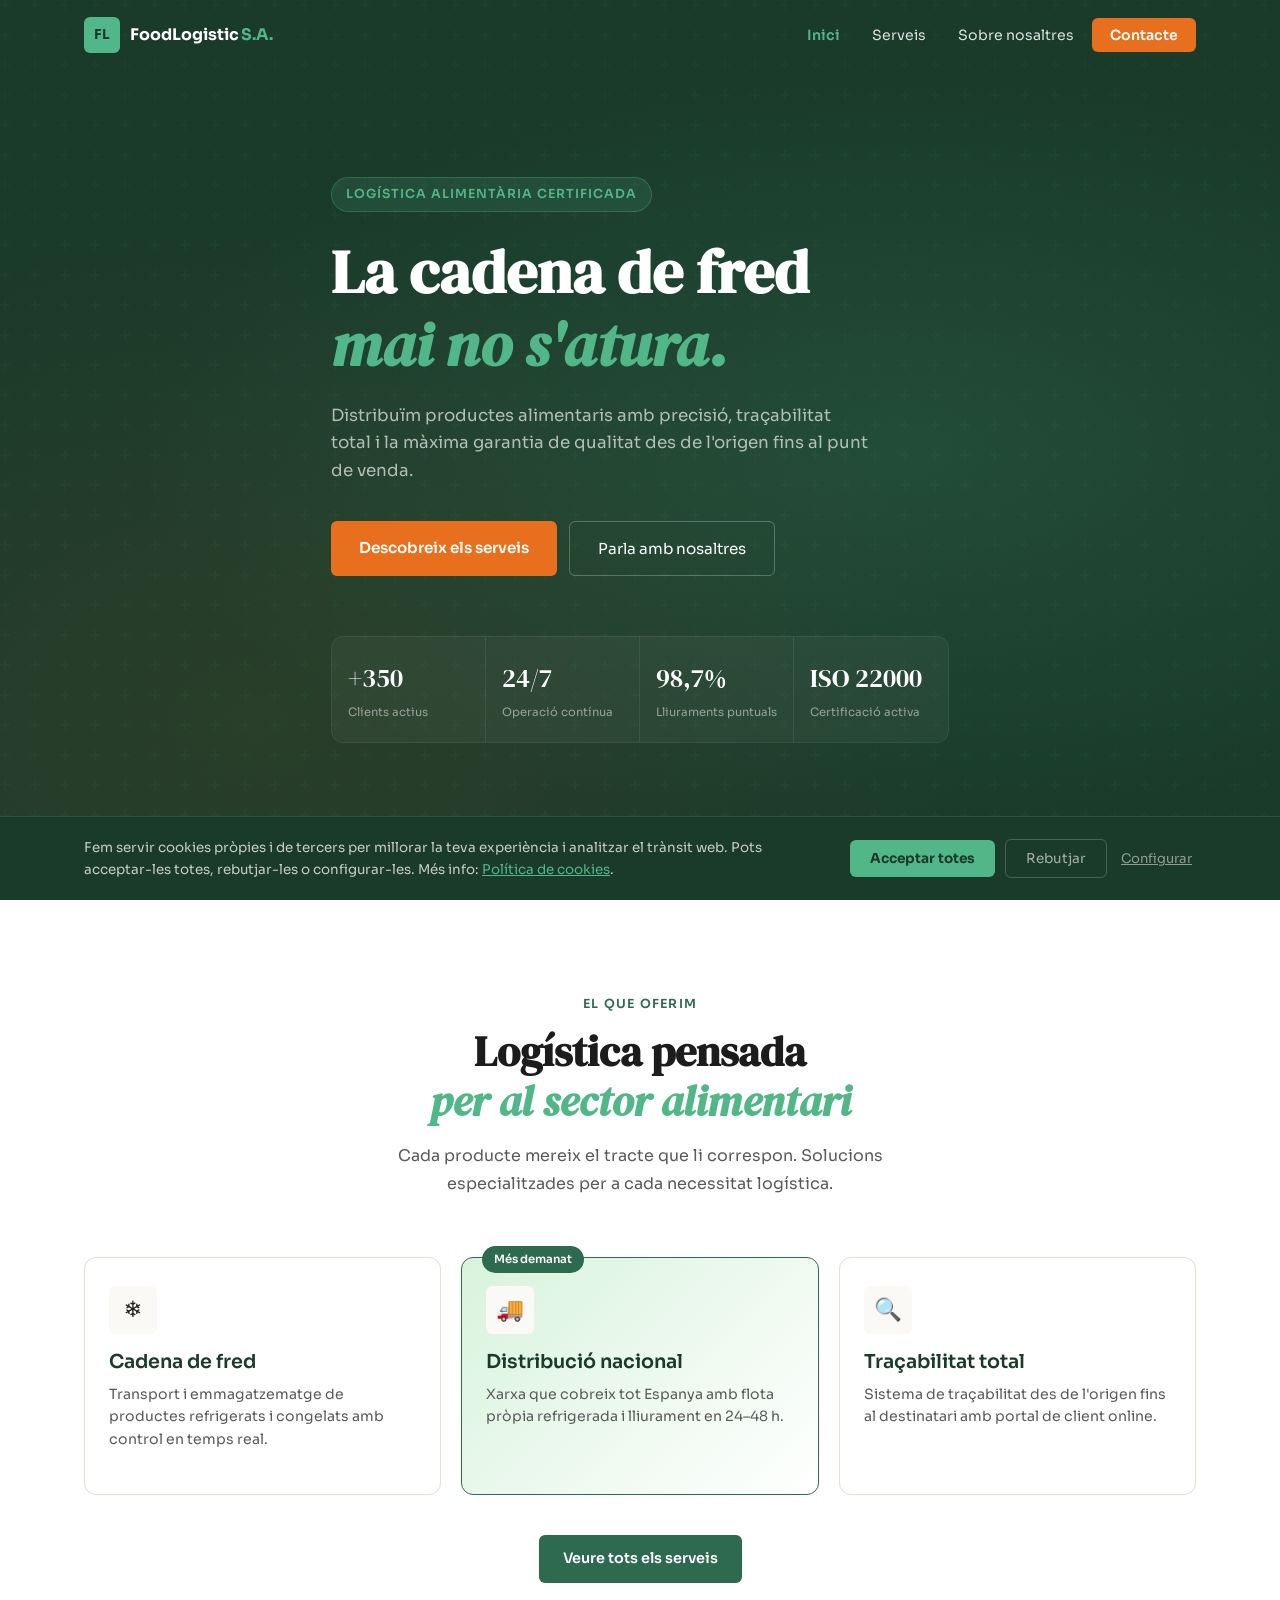
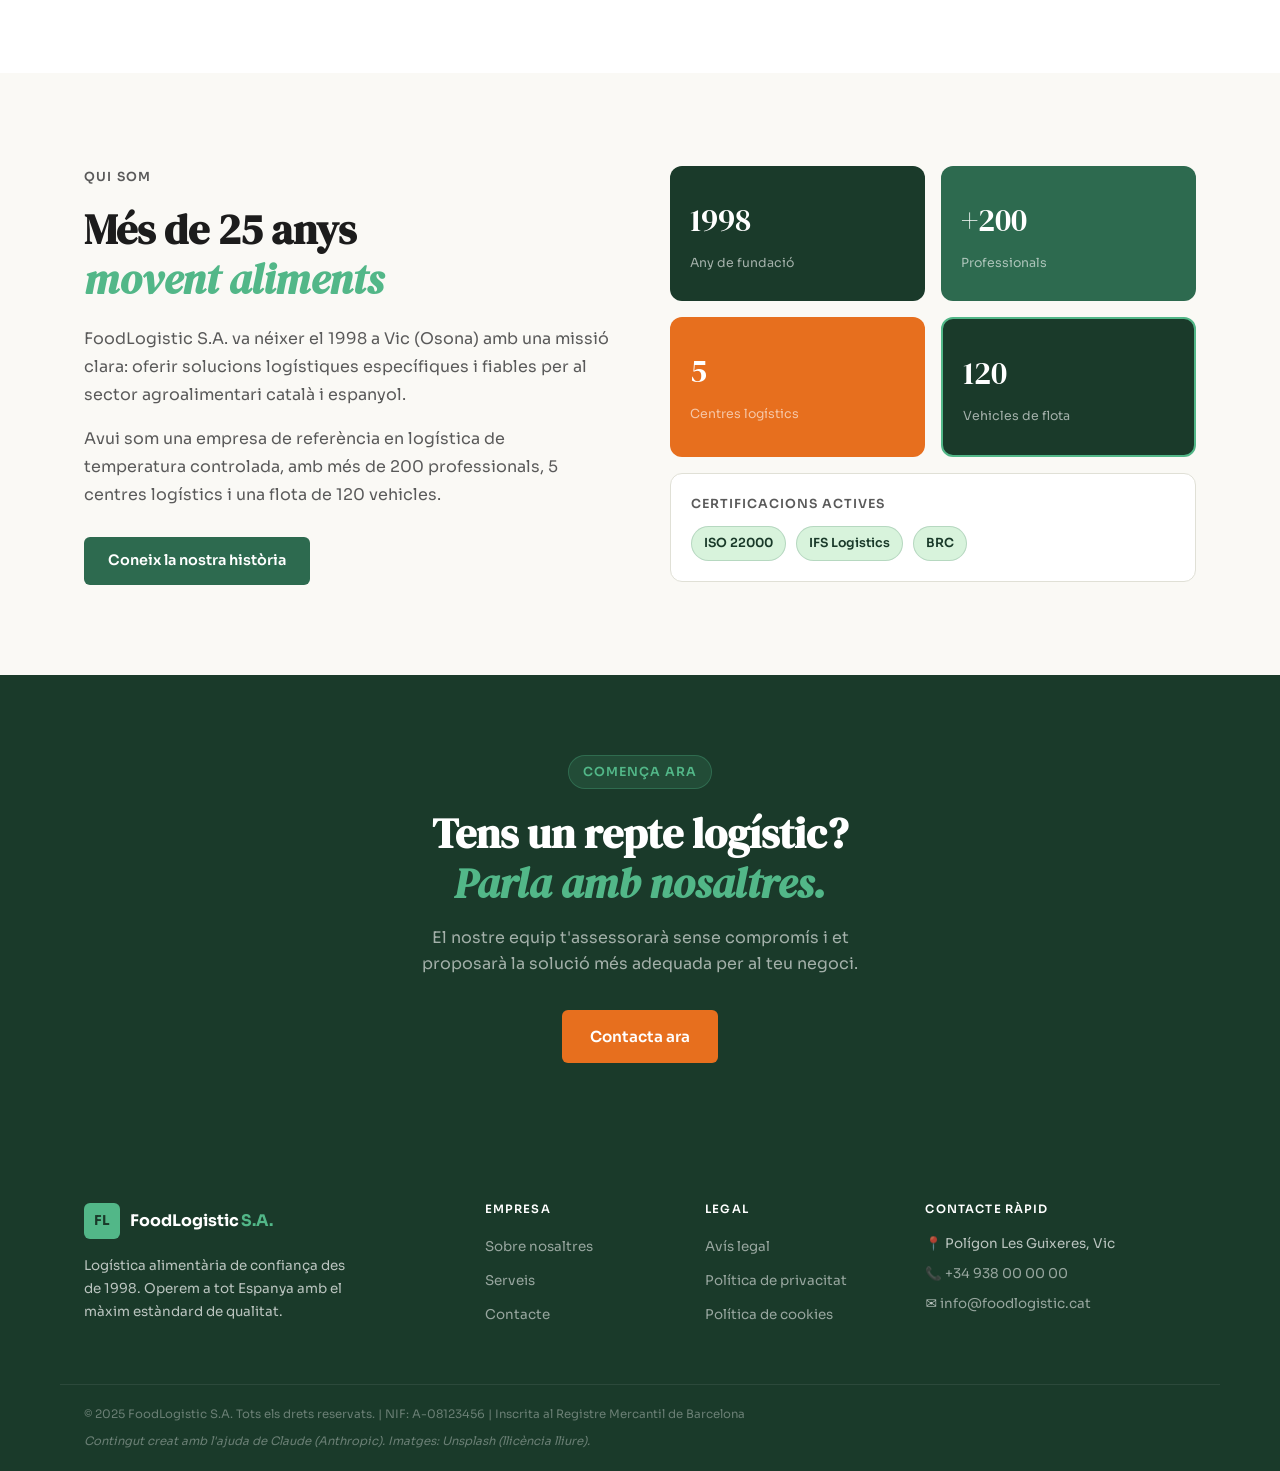
==== commit f29cb1f4: "Add new HTML documents for company information, privacy policy, and services - Created 'nosaltres.ht" ====
--- a/docs/index.html
+++ b/docs/index.html
@@ -4,349 +4,174 @@
   <meta charset="UTF-8" />
   <meta name="viewport" content="width=device-width, initial-scale=1.0" />
   <meta name="description" content="FoodLogistic S.A. — Solucions logístiques per al sector alimentari. Cadena de fred, distribució i traçabilitat amb garantia de qualitat." />
-  <title>FoodLogistic S.A. | Logística Alimentària de Confiança</title>
+  <title>FoodLogistic S.A. | Inici</title>
   <link rel="stylesheet" href="styles.css" />
   <link rel="preconnect" href="https://fonts.googleapis.com" />
   <link href="https://fonts.googleapis.com/css2?family=Sora:wght@300;400;600;700&family=DM+Serif+Display:ital@0;1&display=swap" rel="stylesheet" />
 </head>
 <body>
 
-  <!-- NAVEGACIÓ -->
-  <header id="header">
-    <div class="container nav-inner">
-      <a href="#inici" class="logo">
+<header id="header">
+  <div class="container nav-inner">
+    <a href="index.html" class="logo">
+      <span class="logo-icon">FL</span>
+      <span class="logo-text">FoodLogistic<em>S.A.</em></span>
+    </a>
+    <nav>
+      <ul class="nav-links">
+        <li><a href="index.html">Inici</a></li>
+        <li><a href="serveis.html">Serveis</a></li>
+        <li><a href="nosaltres.html">Sobre nosaltres</a></li>
+        <li><a href="contacte.html" class="btn-nav">Contacte</a></li>
+      </ul>
+      <button class="hamburger" id="hamburger" aria-label="Obrir menú">
+        <span></span><span></span><span></span>
+      </button>
+    </nav>
+  </div>
+</header>
+
+<!-- HERO -->
+<section class="hero">
+  <div class="hero-bg"></div>
+  <div class="container hero-content">
+    <p class="hero-tag">Logística alimentària certificada</p>
+    <h1>La cadena de fred<br /><em>mai no s'atura.</em></h1>
+    <p class="hero-sub">Distribuïm productes alimentaris amb precisió, traçabilitat total i la màxima garantia de qualitat des de l'origen fins al punt de venda.</p>
+    <div class="hero-ctas">
+      <a href="serveis.html" class="btn-primary">Descobreix els serveis</a>
+      <a href="contacte.html" class="btn-secondary">Parla amb nosaltres</a>
+    </div>
+    <div class="hero-stats">
+      <div class="stat"><span class="stat-num">+350</span><span class="stat-label">Clients actius</span></div>
+      <div class="stat"><span class="stat-num">24/7</span><span class="stat-label">Operació contínua</span></div>
+      <div class="stat"><span class="stat-num">98,7%</span><span class="stat-label">Lliuraments puntuals</span></div>
+      <div class="stat"><span class="stat-num">ISO 22000</span><span class="stat-label">Certificació activa</span></div>
+    </div>
+  </div>
+</section>
+
+<!-- RESUM SERVEIS -->
+<section style="padding:90px 0;background:var(--white)">
+  <div class="container">
+    <div class="section-header">
+      <p class="section-tag">El que oferim</p>
+      <h2>Logística pensada<br /><em>per al sector alimentari</em></h2>
+      <p class="section-intro">Cada producte mereix el tracte que li correspon. Solucions especialitzades per a cada necessitat logística.</p>
+    </div>
+    <div style="display:grid;grid-template-columns:repeat(3,1fr);gap:20px;margin-bottom:40px">
+      <div class="servei-card">
+        <div class="servei-icon">❄️</div>
+        <h3>Cadena de fred</h3>
+        <p>Transport i emmagatzematge de productes refrigerats i congelats amb control en temps real.</p>
+      </div>
+      <div class="servei-card featured">
+        <div class="servei-badge">Més demanat</div>
+        <div class="servei-icon">🚚</div>
+        <h3>Distribució nacional</h3>
+        <p>Xarxa que cobreix tot Espanya amb flota pròpia refrigerada i lliurament en 24–48 h.</p>
+      </div>
+      <div class="servei-card">
+        <div class="servei-icon">🔍</div>
+        <h3>Traçabilitat total</h3>
+        <p>Sistema de traçabilitat des de l'origen fins al destinatari amb portal de client online.</p>
+      </div>
+    </div>
+    <div style="text-align:center">
+      <a href="serveis.html" class="btn-green">Veure tots els serveis</a>
+    </div>
+  </div>
+</section>
+
+<!-- RESUM NOSALTRES -->
+<section style="padding:90px 0;background:var(--cream)">
+  <div class="container">
+    <div style="display:grid;grid-template-columns:1fr 1fr;gap:60px;align-items:center">
+      <div class="nosaltres-text">
+        <p class="section-tag">Qui som</p>
+        <h2>Més de 25 anys<br /><em>movent aliments</em></h2>
+        <p style="color:var(--text-muted);line-height:1.75;margin-bottom:16px">FoodLogistic S.A. va néixer el 1998 a Vic (Osona) amb una missió clara: oferir solucions logístiques específiques i fiables per al sector agroalimentari català i espanyol.</p>
+        <p style="color:var(--text-muted);line-height:1.75;margin-bottom:28px">Avui som una empresa de referència en logística de temperatura controlada, amb més de 200 professionals, 5 centres logístics i una flota de 120 vehicles.</p>
+        <a href="nosaltres.html" class="btn-green">Coneix la nostra història</a>
+      </div>
+      <div class="nosaltres-visual">
+        <div class="visual-card"><span class="vc-num">1998</span><span class="vc-label">Any de fundació</span></div>
+        <div class="visual-card vc2"><span class="vc-num">+200</span><span class="vc-label">Professionals</span></div>
+        <div class="visual-card vc3"><span class="vc-num">5</span><span class="vc-label">Centres logístics</span></div>
+        <div class="visual-card vc4"><span class="vc-num">120</span><span class="vc-label">Vehicles de flota</span></div>
+        <div class="cert-badge">
+          <p>Certificacions actives</p>
+          <div class="certs"><span>ISO 22000</span><span>IFS Logistics</span><span>BRC</span></div>
+        </div>
+      </div>
+    </div>
+  </div>
+</section>
+
+<!-- CTA FINAL -->
+<section style="padding:80px 0;background:var(--green-dark);text-align:center">
+  <div class="container">
+    <p class="hero-tag" style="display:inline-block;margin-bottom:20px">Comença ara</p>
+    <h2 style="color:var(--white);margin-bottom:16px">Tens un repte logístic?<br /><em>Parla amb nosaltres.</em></h2>
+    <p style="color:rgba(255,255,255,.6);max-width:480px;margin:0 auto 32px;font-size:1rem">El nostre equip t'assessorarà sense compromís i et proposarà la solució més adequada per al teu negoci.</p>
+    <a href="contacte.html" class="btn-primary">Contacta ara</a>
+  </div>
+</section>
+
+<footer class="footer">
+  <div class="container footer-inner">
+    <div class="footer-brand">
+      <a href="index.html" class="logo" style="color:var(--white)">
         <span class="logo-icon">FL</span>
         <span class="logo-text">FoodLogistic<em>S.A.</em></span>
       </a>
-      <nav>
-        <ul class="nav-links">
-          <li><a href="#inici">Inici</a></li>
-          <li><a href="#serveis">Serveis</a></li>
-          <li><a href="#nosaltres">Sobre nosaltres</a></li>
-          <li><a href="#contacte" class="btn-nav">Contacte</a></li>
-        </ul>
-        <button class="hamburger" id="hamburger" aria-label="Obrir menú">
-          <span></span><span></span><span></span>
-        </button>
-      </nav>
+      <p>Logística alimentària de confiança des de 1998. Operem a tot Espanya amb el màxim estàndard de qualitat.</p>
     </div>
-  </header>
+    <div class="footer-links">
+      <h4>Empresa</h4>
+      <ul>
+        <li><a href="nosaltres.html">Sobre nosaltres</a></li>
+        <li><a href="serveis.html">Serveis</a></li>
+        <li><a href="contacte.html">Contacte</a></li>
+      </ul>
+    </div>
+    <div class="footer-links">
+      <h4>Legal</h4>
+      <ul>
+        <li><a href="avis-legal.html">Avís legal</a></li>
+        <li><a href="politica-privacitat.html">Política de privacitat</a></li>
+        <li><a href="politica-cookies.html">Política de cookies</a></li>
+      </ul>
+    </div>
+    <div class="footer-contact">
+      <h4>Contacte ràpid</h4>
+      <p>📍 Polígon Les Guixeres, Vic</p>
+      <p>📞 <a href="tel:+34938000000">+34 938 00 00 00</a></p>
+      <p>✉️ <a href="mailto:info@foodlogistic.cat">info@foodlogistic.cat</a></p>
+    </div>
+  </div>
+  <div class="footer-bottom">
+    <div class="container">
+      <p>© 2025 FoodLogistic S.A. Tots els drets reservats. | NIF: A-08123456 | Inscrita al Registre Mercantil de Barcelona</p>
+      <p class="footer-ai">Contingut creat amb l'ajuda de Claude (Anthropic). Imatges: Unsplash (llicència lliure).</p>
+    </div>
+  </div>
+</footer>
 
-  <!-- INICI / HERO -->
-  <section id="inici" class="hero">
-    <div class="hero-bg"></div>
-    <div class="container hero-content">
-      <p class="hero-tag">Logística alimentària certificada</p>
-      <h1>La cadena de fred<br /><em>mai no s'atura.</em></h1>
-      <p class="hero-sub">Distribuïm productes alimentaris amb precisió, traçabilitat total i la màxima garantia de qualitat des de l'origen fins al punt de venda.</p>
-      <div class="hero-ctas">
-        <a href="#serveis" class="btn-primary">Descobreix els serveis</a>
-        <a href="#contacte" class="btn-secondary">Parla amb nosaltres</a>
-      </div>
-      <div class="hero-stats">
-        <div class="stat"><span class="stat-num">+350</span><span class="stat-label">Clients actius</span></div>
-        <div class="stat"><span class="stat-num">24/7</span><span class="stat-label">Operació contínua</span></div>
-        <div class="stat"><span class="stat-num">98,7%</span><span class="stat-label">Lliuraments puntuals</span></div>
-        <div class="stat"><span class="stat-num">ISO 22000</span><span class="stat-label">Certificació activa</span></div>
-      </div>
+<div id="cookie-banner" role="region" aria-label="Avís de cookies">
+  <div class="container cookie-inner">
+    <div class="cookie-text">
+      <p>Fem servir cookies pròpies i de tercers per millorar la teva experiència i analitzar el trànsit web. Pots acceptar-les totes, rebutjar-les o configurar-les. Més info: <a href="politica-cookies.html">Política de cookies</a>.</p>
     </div>
-  </section>
+    <div class="cookie-actions">
+      <button class="btn-cookie-accept" onclick="acceptCookies()">Acceptar totes</button>
+      <button class="btn-cookie-reject" onclick="rejectCookies()">Rebutjar</button>
+      <button class="btn-cookie-config" onclick="window.location.href='politica-cookies.html'">Configurar</button>
+    </div>
+  </div>
+</div>
 
-  <!-- SERVEIS -->
-  <section id="serveis" class="section-serveis">
-    <div class="container">
-      <div class="section-header">
-        <p class="section-tag">El que oferim</p>
-        <h2>Serveis especialitzats<br /><em>per al sector alimentari</em></h2>
-        <p class="section-intro">Cada producte que distribuïm mereix el tracte que li correspon. Per això hem dissenyat solucions específiques per a cada necessitat logística.</p>
-      </div>
-      <div class="serveis-grid">
-        <div class="servei-card">
-          <div class="servei-icon s1">❄️</div>
-          <h3>Cadena de fred</h3>
-          <p>Transport i emmagatzematge de productes refrigerats i congelats amb control de temperatura en temps real i registre continu certificat.</p>
-          <ul>
-            <li>De 0°C a +4°C (refrigerats)</li>
-            <li>De -18°C a -25°C (congelats)</li>
-            <li>Monitorització IoT 24/7</li>
-          </ul>
-        </div>
-        <div class="servei-card featured">
-          <div class="servei-badge">Més demanat</div>
-          <div class="servei-icon s2">🚚</div>
-          <h3>Distribució nacional</h3>
-          <p>Xarxa de distribució que cobreix tot el territori espanyol amb flota pròpia refrigerada i acords estratègics amb operadors regionals de confiança.</p>
-          <ul>
-            <li>Lliurament en 24–48 h</li>
-            <li>Rutes optimitzades per IA</li>
-            <li>Seguiment GPS en temps real</li>
-          </ul>
-        </div>
-        <div class="servei-card">
-          <div class="servei-icon s3">📦</div>
-          <h3>Logística de magatzem</h3>
-          <p>Centres logístics equipats amb tecnologia FIFO/FEFO automatitzada, gestió d'estoc intel·ligent i preparació de comandes a mida.</p>
-          <ul>
-            <li>WMS propi integrable</li>
-            <li>Preparació cross-docking</li>
-            <li>Auditories periòdiques</li>
-          </ul>
-        </div>
-        <div class="servei-card">
-          <div class="servei-icon s4">🔍</div>
-          <h3>Traçabilitat total</h3>
-          <p>Sistema de traçabilitat des de l'origen fins al destinatari final, amb codificació GS1 i accés al portal de clients en temps real.</p>
-          <ul>
-            <li>Portal de client online</li>
-            <li>Informes automatitzats</li>
-            <li>Compliment normatiu CE</li>
-          </ul>
-        </div>
-        <div class="servei-card">
-          <div class="servei-icon s5">🌍</div>
-          <h3>Importació i exportació</h3>
-          <p>Gestionem operacions d'importació i exportació de productes alimentaris amb tota la documentació duanera i sanitària necessària.</p>
-          <ul>
-            <li>Gestió documental completa</li>
-            <li>Partners a 15 països</li>
-            <li>Inspecció fitosanitària</li>
-          </ul>
-        </div>
-        <div class="servei-card">
-          <div class="servei-icon s6">♻️</div>
-          <h3>Logística sostenible</h3>
-          <p>Compromís real amb la reducció d'emissions: vehicles elèctrics, rutes eficients i embalatge reciclable per a un sector més responsable.</p>
-          <ul>
-            <li>Flota parcialment elèctrica</li>
-            <li>Compensació CO₂ certificada</li>
-            <li>Informe d'impacte anual</li>
-          </ul>
-        </div>
-      </div>
-    </div>
-  </section>
-
-  <!-- SOBRE NOSALTRES -->
-  <section id="nosaltres" class="section-nosaltres">
-    <div class="container">
-      <div class="nosaltres-grid">
-        <div class="nosaltres-text">
-          <p class="section-tag">Qui som</p>
-          <h2>Més de 25 anys<br /><em>movent aliments</em></h2>
-          <p>FoodLogistic S.A. va néixer el 1998 a Vic (Osona) amb una missió clara: oferir solucions logístiques específiques i fiables per al sector agroalimentari català i espanyol.</p>
-          <p>Avui som una empresa de referència en logística de temperatura controlada, amb més de 200 professionals, 5 centres logístics i una flota de 120 vehicles adaptats a les exigències sanitàries del sector alimentari.</p>
-          <p>La nostra força rau en combinar la proximitat del tracte humà amb la tecnologia més avançada: sistemes de monitorització IoT, optimització de rutes per intel·ligència artificial i una plataforma digital que posa la informació a l'abast del client en tot moment.</p>
-          <div class="valors">
-            <div class="valor"><span class="valor-icon">✓</span><div><strong>Fiabilitat</strong><p>Complim el que prometem, cada dia i cada ruta.</p></div></div>
-            <div class="valor"><span class="valor-icon">✓</span><div><strong>Qualitat certificada</strong><p>ISO 22000, IFS Logistics i BRC Storage & Distribution.</p></div></div>
-            <div class="valor"><span class="valor-icon">✓</span><div><strong>Innovació contínua</strong><p>Invertim en tecnologia per ser millors cada any.</p></div></div>
-          </div>
-        </div>
-        <div class="nosaltres-visual">
-          <div class="visual-card vc1">
-            <span class="vc-num">1998</span>
-            <span class="vc-label">Any de fundació</span>
-          </div>
-          <div class="visual-card vc2">
-            <span class="vc-num">+200</span>
-            <span class="vc-label">Professionals</span>
-          </div>
-          <div class="visual-card vc3">
-            <span class="vc-num">5</span>
-            <span class="vc-label">Centres logístics</span>
-          </div>
-          <div class="visual-card vc4">
-            <span class="vc-num">120</span>
-            <span class="vc-label">Vehicles de flota</span>
-          </div>
-          <div class="cert-badge">
-            <p>Certificacions actives</p>
-            <div class="certs">
-              <span>ISO 22000</span>
-              <span>IFS Logistics</span>
-              <span>BRC</span>
-            </div>
-          </div>
-        </div>
-      </div>
-    </div>
-  </section>
-
-  <!-- CONTACTE -->
-  <section id="contacte" class="section-contacte">
-    <div class="container">
-      <div class="contacte-grid">
-        <div class="contacte-info">
-          <p class="section-tag">Parla amb nosaltres</p>
-          <h2>T'assessorem<br /><em>sense compromís</em></h2>
-          <p>Explica'ns el teu repte logístic i et proposarem la solució més adequada per al teu negoci. El nostre equip comercial et respondrà en menys de 24 hores.</p>
-          <div class="contacte-dades">
-            <div class="dada">
-              <span class="dada-icon">📍</span>
-              <div>
-                <strong>Seu central</strong>
-                <p>Polígon Industrial Les Guixeres<br />Carrer de la Indústria, 42<br />08500 Vic (Barcelona)</p>
-              </div>
-            </div>
-            <div class="dada">
-              <span class="dada-icon">📞</span>
-              <div>
-                <strong>Telèfon</strong>
-                <p><a href="tel:+34938000000">+34 938 00 00 00</a></p>
-              </div>
-            </div>
-            <div class="dada">
-              <span class="dada-icon">✉️</span>
-              <div>
-                <strong>Correu electrònic</strong>
-                <p><a href="mailto:info@foodlogistic.cat">info@foodlogistic.cat</a></p>
-              </div>
-            </div>
-          </div>
-          <div class="horari">
-            <strong>Horari d'atenció</strong>
-            <p>Dilluns – Divendres: 8:00 – 18:00<br />Urgències 24/7: <a href="tel:+34938000001">+34 938 00 00 01</a></p>
-          </div>
-        </div>
-
-        <div class="contacte-form-wrapper">
-          <form class="contacte-form" id="contacte-form" novalidate>
-            <h3>Envia'ns un missatge</h3>
-            <div class="form-group">
-              <label for="nom">Nom complet *</label>
-              <input type="text" id="nom" name="nom" placeholder="El teu nom i cognoms" required />
-            </div>
-            <div class="form-row">
-              <div class="form-group">
-                <label for="email">Correu electrònic *</label>
-                <input type="email" id="email" name="email" placeholder="correu@empresa.com" required />
-              </div>
-              <div class="form-group">
-                <label for="telefon">Telèfon de contacte *</label>
-                <input type="tel" id="telefon" name="telefon" placeholder="6XX XXX XXX" required />
-              </div>
-            </div>
-            <div class="form-group">
-              <label for="empresa">Empresa (opcional)</label>
-              <input type="text" id="empresa" name="empresa" placeholder="Nom de la teva empresa" />
-            </div>
-            <div class="form-group">
-              <label for="missatge">Missatge *</label>
-              <textarea id="missatge" name="missatge" rows="5" placeholder="Descriu la teva necessitat logística..." required></textarea>
-            </div>
-            <div class="form-check">
-              <input type="checkbox" id="privacitat" name="privacitat" required />
-              <label for="privacitat">He llegit i accepto la <a href="politica-privacitat.html">Política de Privacitat</a> i el tractament de les meves dades d'acord amb la LOPDGDD i el RGPD.</label>
-            </div>
-            <div class="form-check">
-              <input type="checkbox" id="lssi" name="lssi" />
-              <label for="lssi">Accepto rebre comunicacions comercials per correu electrònic d'acord amb la LSSI-CE (opcional).</label>
-            </div>
-            <button type="submit" class="btn-submit">Enviar missatge</button>
-            <div class="form-aviso">
-              Les dades recollides seran tractades per FoodLogistic S.A. per gestionar la teva consulta. Pots exercir els teus drets d'accés, rectificació i supressió escrivint a <a href="mailto:privacitat@foodlogistic.cat">privacitat@foodlogistic.cat</a>.
-            </div>
-          </form>
-          <div class="form-success" id="form-success" style="display:none;">
-            <div class="success-icon">✓</div>
-            <h3>Missatge enviat!</h3>
-            <p>Gràcies pel teu contacte. Et respondrem en menys de 24 hores.</p>
-          </div>
-        </div>
-      </div>
-    </div>
-  </section>
-
-  <!-- FOOTER -->
-  <footer class="footer">
-    <div class="container footer-inner">
-      <div class="footer-brand">
-        <a href="#inici" class="logo logo-light">
-          <span class="logo-icon">FL</span>
-          <span class="logo-text">FoodLogistic<em>S.A.</em></span>
-        </a>
-        <p>Logística alimentària de confiança des de 1998. Operem a tot Espanya amb el màxim estàndard de qualitat i traçabilitat.</p>
-      </div>
-      <div class="footer-links">
-        <h4>Empresa</h4>
-        <ul>
-          <li><a href="#nosaltres">Sobre nosaltres</a></li>
-          <li><a href="#serveis">Serveis</a></li>
-          <li><a href="#contacte">Contacte</a></li>
-        </ul>
-      </div>
-      <div class="footer-links">
-        <h4>Legal</h4>
-        <ul>
-          <li><a href="avis-legal.html">Avís legal</a></li>
-          <li><a href="politica-privacitat.html">Política de privacitat</a></li>
-          <li><a href="politica-cookies.html">Política de cookies</a></li>
-        </ul>
-      </div>
-      <div class="footer-contact">
-        <h4>Contacte ràpid</h4>
-        <p>📍 Polígon Les Guixeres, Vic</p>
-        <p>📞 <a href="tel:+34938000000">+34 938 00 00 00</a></p>
-        <p>✉️ <a href="mailto:info@foodlogistic.cat">info@foodlogistic.cat</a></p>
-      </div>
-    </div>
-    <div class="footer-bottom">
-      <div class="container">
-        <p>© 2025 FoodLogistic S.A. Tots els drets reservats. | NIF: A-XXXXXXXX | Inscrita al Registre Mercantil de Barcelona</p>
-        <p class="footer-ai">Contingut creat amb l'ajuda de Claude (Anthropic) com a eina d'IA. Imatges: Unsplash (llicència lliure).</p>
-      </div>
-    </div>
-  </footer>
-
-  <script>
-    // Navegació sticky
-    const header = document.getElementById('header');
-    window.addEventListener('scroll', () => {
-      header.classList.toggle('scrolled', window.scrollY > 60);
-    });
-
-    // Menú hamburger
-    const hamburger = document.getElementById('hamburger');
-    const navLinks = document.querySelector('.nav-links');
-    hamburger.addEventListener('click', () => {
-      navLinks.classList.toggle('open');
-      hamburger.classList.toggle('active');
-    });
-
-    // Tancar menú en clicar un link
-    document.querySelectorAll('.nav-links a').forEach(a => {
-      a.addEventListener('click', () => {
-        navLinks.classList.remove('open');
-        hamburger.classList.remove('active');
-      });
-    });
-
-    // Formulari de contacte (simulació)
-    document.getElementById('contacte-form').addEventListener('submit', function(e) {
-      e.preventDefault();
-      const form = document.getElementById('contacte-form');
-      const success = document.getElementById('form-success');
-      form.style.display = 'none';
-      success.style.display = 'flex';
-    });
-
-    // Animació en scroll (Intersection Observer)
-    const observer = new IntersectionObserver((entries) => {
-      entries.forEach(entry => {
-        if (entry.isIntersecting) {
-          entry.target.classList.add('visible');
-        }
-      });
-    }, { threshold: 0.12 });
-
-    document.querySelectorAll('.servei-card, .visual-card, .nosaltres-text, .contacte-info, .contacte-form-wrapper').forEach(el => {
-      observer.observe(el);
-    });
-  </script>
-
-  <!-- Statcounter — afegir aquí el codi de seguiment -->
-  <!-- START STATCOUNTER CODE -->
-  <!-- END STATCOUNTER CODE -->
-
+<script src="main.js"></script>
+<!-- START STATCOUNTER CODE --><!-- END STATCOUNTER CODE -->
 </body>
 </html>
--- a/docs/styles.css
+++ b/docs/styles.css
@@ -1,715 +1,235 @@
 /* =============================================
-   FoodLogistic S.A. — Styles.css
-   Disseny: editorial + industrial, palette verd/blanc/taronja
+   FoodLogistic S.A. — styles.css (compartit)
    ============================================= */
-
-/* --- Reset & Base --- */
-*, *::before, *::after { box-sizing: border-box; margin: 0; padding: 0; }
-
-:root {
-  --green-dark:   #1a3a2a;
-  --green-mid:    #2d6a4f;
-  --green-light:  #52b788;
-  --green-pale:   #d8f3dc;
-  --orange:       #e76f1e;
-  --orange-light: #f4a261;
-  --cream:        #faf9f5;
-  --text:         #1c1c1c;
-  --text-muted:   #5a5a5a;
-  --border:       #e0e0d6;
-  --white:        #ffffff;
-  --radius:       12px;
-  --radius-sm:    6px;
-  --shadow:       0 4px 24px rgba(0,0,0,0.08);
-  --transition:   0.3s ease;
+*,*::before,*::after{box-sizing:border-box;margin:0;padding:0}
+:root{
+  --green-dark:#1a3a2a;--green-mid:#2d6a4f;--green-light:#52b788;--green-pale:#d8f3dc;
+  --orange:#e76f1e;--orange-light:#f4a261;--cream:#faf9f5;
+  --text:#1c1c1c;--text-muted:#5a5a5a;--border:#e0e0d6;--white:#ffffff;
+  --radius:12px;--radius-sm:6px;--shadow:0 4px 24px rgba(0,0,0,0.08);--transition:0.3s ease;
 }
-
-html { scroll-behavior: smooth; }
-
-body {
-  font-family: 'Sora', system-ui, sans-serif;
-  color: var(--text);
-  background: var(--cream);
-  line-height: 1.65;
-  font-size: 16px;
+html{scroll-behavior:smooth}
+body{font-family:'Sora',system-ui,sans-serif;color:var(--text);background:var(--cream);line-height:1.65;font-size:16px}
+.container{max-width:1160px;margin:0 auto;padding:0 24px}
+h1,h2,h3,h4{font-family:'DM Serif Display',Georgia,serif;line-height:1.2}
+h1{font-size:clamp(2.2rem,5vw,3.8rem)}
+h2{font-size:clamp(1.7rem,3.5vw,2.6rem)}
+h3{font-size:1.2rem;font-family:'Sora',sans-serif;font-weight:600}
+em{font-style:italic;color:var(--green-light)}
+a{color:inherit;text-decoration:none}
+ul{list-style:none}
+
+/* HEADER */
+#header{position:fixed;top:0;left:0;right:0;z-index:100;background:transparent;transition:background var(--transition),box-shadow var(--transition)}
+#header.scrolled,#header.solid{background:rgba(250,249,245,0.96);backdrop-filter:blur(12px);box-shadow:0 1px 0 var(--border)}
+.nav-inner{display:flex;align-items:center;justify-content:space-between;height:70px}
+.logo{display:flex;align-items:center;gap:10px;font-family:'Sora',sans-serif;font-weight:700;font-size:1rem;color:var(--white);transition:color var(--transition)}
+#header.scrolled .logo,#header.solid .logo{color:var(--green-dark)}
+.logo-icon{width:36px;height:36px;background:var(--green-light);color:var(--green-dark);border-radius:var(--radius-sm);display:flex;align-items:center;justify-content:center;font-weight:700;font-size:.85rem;flex-shrink:0}
+.logo-text em{font-style:normal;color:var(--green-light);margin-left:2px}
+#header.solid .logo-text em{color:var(--green-mid)}
+nav ul.nav-links{display:flex;align-items:center;gap:4px}
+.nav-links li a{padding:8px 14px;border-radius:var(--radius-sm);font-size:.88rem;font-weight:400;color:rgba(255,255,255,0.85);transition:color var(--transition),background var(--transition)}
+#header.scrolled .nav-links li a,#header.solid .nav-links li a{color:var(--text)}
+.nav-links li a:hover{background:rgba(255,255,255,0.12)}
+#header.scrolled .nav-links li a:hover,#header.solid .nav-links li a:hover{color:var(--green-mid);background:var(--green-pale)}
+.nav-links li a.active{color:var(--green-light)!important;font-weight:600}
+#header.scrolled .nav-links li a.active,#header.solid .nav-links li a.active{color:var(--green-mid)!important;background:var(--green-pale)}
+.btn-nav{background:var(--orange)!important;color:var(--white)!important;border-radius:var(--radius-sm)!important;padding:8px 18px!important;font-weight:600!important}
+.btn-nav:hover,.btn-nav.active{background:var(--orange-light)!important;color:var(--white)!important}
+.hamburger{display:none;flex-direction:column;gap:5px;background:none;border:none;cursor:pointer;padding:4px}
+.hamburger span{display:block;width:24px;height:2px;background:var(--white);border-radius:2px;transition:transform var(--transition),opacity var(--transition)}
+#header.scrolled .hamburger span,#header.solid .hamburger span{background:var(--green-dark)}
+.hamburger.active span:nth-child(1){transform:translateY(7px) rotate(45deg)}
+.hamburger.active span:nth-child(2){opacity:0}
+.hamburger.active span:nth-child(3){transform:translateY(-7px) rotate(-45deg)}
+
+/* HERO */
+.hero{min-height:100vh;position:relative;display:flex;align-items:center;overflow:hidden;background:var(--green-dark)}
+.hero-bg{position:absolute;inset:0;background:radial-gradient(ellipse at 70% 50%,rgba(82,183,136,.15) 0%,transparent 60%),radial-gradient(ellipse at 20% 80%,rgba(231,111,30,.08) 0%,transparent 50%)}
+.hero-bg::before{content:'';position:absolute;inset:0;background-image:url("data:image/svg+xml,%3Csvg width='60' height='60' viewBox='0 0 60 60' xmlns='http://www.w3.org/2000/svg'%3E%3Cg fill='none'%3E%3Cg fill='%2352b788' fill-opacity='0.04'%3E%3Cpath d='M36 34v-4h-2v4h-4v2h4v4h2v-4h4v-2h-4zm0-30V0h-2v4h-4v2h4v4h2V6h4V4h-4zM6 34v-4H4v4H0v2h4v4h2v-4h4v-2H6zM6 4V0H4v4H0v2h4v4h2V6h4V4H6z'/%3E%3C/g%3E%3C/g%3E%3C/svg%3E")}
+.hero-content{position:relative;z-index:1;padding-top:100px;padding-bottom:80px;max-width:720px}
+.hero-tag{display:inline-block;background:rgba(82,183,136,.15);border:1px solid rgba(82,183,136,.3);color:var(--green-light);font-size:.78rem;font-weight:600;letter-spacing:.08em;text-transform:uppercase;padding:6px 14px;border-radius:999px;margin-bottom:24px}
+.hero-content h1{color:var(--white);margin-bottom:20px}
+.hero-sub{color:rgba(255,255,255,.65);font-size:1.05rem;max-width:540px;margin-bottom:36px}
+.hero-ctas{display:flex;gap:12px;flex-wrap:wrap;margin-bottom:60px}
+.btn-primary{background:var(--orange);color:var(--white);padding:14px 28px;border-radius:var(--radius-sm);font-weight:600;font-size:.95rem;transition:background var(--transition),transform var(--transition);display:inline-block}
+.btn-primary:hover{background:var(--orange-light);transform:translateY(-2px)}
+.btn-secondary{border:1.5px solid rgba(255,255,255,.25);color:var(--white);padding:14px 28px;border-radius:var(--radius-sm);font-size:.95rem;transition:border-color var(--transition),background var(--transition);display:inline-block}
+.btn-secondary:hover{border-color:var(--green-light);background:rgba(82,183,136,.08)}
+.hero-stats{display:grid;grid-template-columns:repeat(4,1fr);border:1px solid rgba(255,255,255,.1);border-radius:var(--radius);overflow:hidden}
+.stat{padding:20px 16px;display:flex;flex-direction:column;gap:4px;background:rgba(255,255,255,.04)}
+.stat:not(:last-child){border-right:1px solid rgba(255,255,255,.08)}
+.stat-num{font-family:'DM Serif Display',serif;font-size:1.6rem;color:var(--white)}
+.stat-label{font-size:.72rem;color:rgba(255,255,255,.5)}
+
+/* PAGE HEADER */
+.page-header{background:var(--green-dark);padding:130px 0 70px;position:relative;overflow:hidden}
+.page-header::before{content:'';position:absolute;inset:0;background:radial-gradient(ellipse at 80% 50%,rgba(82,183,136,.12) 0%,transparent 60%)}
+.page-header .container{position:relative;z-index:1}
+.page-header .section-tag{margin-bottom:12px}
+.page-header h1{color:var(--white);margin-bottom:16px}
+.page-header p.lead{color:rgba(255,255,255,.6);font-size:1rem;max-width:560px}
+.breadcrumb{display:flex;align-items:center;gap:8px;margin-bottom:20px;font-size:.8rem}
+.breadcrumb a{color:rgba(255,255,255,.5);transition:color var(--transition)}
+.breadcrumb a:hover{color:var(--green-light)}
+.breadcrumb span{color:rgba(255,255,255,.3)}
+.breadcrumb strong{color:rgba(255,255,255,.8);font-weight:400}
+
+/* SHARED */
+.section-tag{display:inline-block;color:var(--green-mid);font-size:.78rem;font-weight:600;letter-spacing:.1em;text-transform:uppercase;margin-bottom:12px}
+.section-header{text-align:center;max-width:600px;margin:0 auto 60px}
+.section-intro{color:var(--text-muted);font-size:1rem;margin-top:16px;line-height:1.7}
+.btn-green{display:inline-block;background:var(--green-mid);color:var(--white);padding:12px 24px;border-radius:var(--radius-sm);font-weight:600;font-size:.9rem;transition:background var(--transition),transform var(--transition)}
+.btn-green:hover{background:var(--green-dark);transform:translateY(-2px)}
+
+/* SERVEIS */
+.section-serveis{padding:90px 0;background:var(--white)}
+.serveis-grid{display:grid;grid-template-columns:repeat(3,1fr);gap:24px}
+.servei-card{border:1px solid var(--border);border-radius:var(--radius);padding:28px 24px;position:relative;opacity:0;transform:translateY(20px);transition:opacity .5s,transform .5s,border-color var(--transition),box-shadow var(--transition)}
+.servei-card.visible{opacity:1;transform:translateY(0)}
+.servei-card:hover{border-color:var(--green-light);box-shadow:var(--shadow);transform:translateY(-4px)}
+.servei-card.featured{border-color:var(--green-mid);background:linear-gradient(135deg,var(--green-pale) 0%,var(--white) 100%)}
+.servei-badge{position:absolute;top:-12px;left:20px;background:var(--green-mid);color:var(--white);font-size:.72rem;font-weight:600;padding:4px 12px;border-radius:999px}
+.servei-icon{width:48px;height:48px;border-radius:var(--radius-sm);display:flex;align-items:center;justify-content:center;font-size:1.4rem;margin-bottom:16px;background:var(--cream)}
+.servei-card h3{margin-bottom:10px;color:var(--green-dark)}
+.servei-card p{color:var(--text-muted);font-size:.88rem;line-height:1.6;margin-bottom:16px}
+.servei-card ul li{font-size:.84rem;color:var(--text-muted);padding:5px 0;border-bottom:1px solid var(--border);display:flex;align-items:center;gap:8px}
+.servei-card ul li::before{content:'';width:6px;height:6px;border-radius:50%;background:var(--green-light);flex-shrink:0}
+.servei-card ul li:last-child{border-bottom:none}
+
+/* SOBRE NOSALTRES */
+.section-nosaltres{padding:90px 0;background:var(--cream)}
+.nosaltres-grid{display:grid;grid-template-columns:1fr 1fr;gap:80px;align-items:center}
+.nosaltres-text h2{margin-bottom:20px}
+.nosaltres-text>p{color:var(--text-muted);margin-bottom:16px;line-height:1.75}
+.valors{margin-top:32px;display:flex;flex-direction:column;gap:14px}
+.valor{display:flex;align-items:flex-start;gap:14px;background:var(--white);border:1px solid var(--border);border-radius:var(--radius-sm);padding:14px 16px}
+.valor-icon{width:28px;height:28px;background:var(--green-mid);color:var(--white);border-radius:50%;display:flex;align-items:center;justify-content:center;font-size:.8rem;flex-shrink:0}
+.valor strong{display:block;font-size:.92rem;margin-bottom:2px}
+.valor p{font-size:.84rem;color:var(--text-muted);margin:0}
+.nosaltres-visual{display:grid;grid-template-columns:1fr 1fr;gap:16px;opacity:0;transform:translateX(30px);transition:opacity .6s ease .2s,transform .6s ease .2s}
+.nosaltres-visual.visible{opacity:1;transform:translateX(0)}
+.visual-card{background:var(--green-dark);border-radius:var(--radius);padding:28px 20px;display:flex;flex-direction:column;gap:6px;opacity:0;transform:scale(.95);transition:opacity .5s,transform .5s}
+.visual-card.visible{opacity:1;transform:scale(1)}
+.vc2{background:var(--green-mid)}.vc3{background:var(--orange)}.vc4{background:var(--green-dark);border:2px solid var(--green-light)}
+.vc-num{font-family:'DM Serif Display',serif;font-size:2rem;color:var(--white)}
+.vc-label{font-size:.78rem;color:rgba(255,255,255,.6)}
+.cert-badge{grid-column:1/-1;background:var(--white);border:1px solid var(--border);border-radius:var(--radius);padding:20px}
+.cert-badge>p{font-size:.78rem;color:var(--text-muted);margin-bottom:12px;font-weight:600;text-transform:uppercase;letter-spacing:.08em}
+.certs{display:flex;gap:10px;flex-wrap:wrap}
+.certs span{background:var(--green-pale);color:var(--green-dark);font-size:.78rem;font-weight:600;padding:6px 12px;border-radius:999px;border:1px solid rgba(45,106,79,.2)}
+.nosaltres-text{opacity:0;transform:translateX(-20px);transition:opacity .6s ease,transform .6s ease}
+.nosaltres-text.visible{opacity:1;transform:translateX(0)}
+
+/* CONTACTE */
+.section-contacte{padding:90px 0;background:var(--white)}
+.contacte-grid{display:grid;grid-template-columns:1fr 1.2fr;gap:80px;align-items:start}
+.contacte-info>p{color:var(--text-muted);margin-bottom:32px;line-height:1.7}
+.contacte-info h2{margin-bottom:16px}
+.contacte-dades{display:flex;flex-direction:column;gap:20px;margin-bottom:28px}
+.dada{display:flex;gap:14px;align-items:flex-start}
+.dada-icon{width:40px;height:40px;background:var(--green-pale);border-radius:var(--radius-sm);display:flex;align-items:center;justify-content:center;font-size:1rem;flex-shrink:0}
+.dada strong{display:block;font-size:.84rem;font-family:'Sora',sans-serif;margin-bottom:2px}
+.dada p{font-size:.84rem;color:var(--text-muted);margin:0;line-height:1.5}
+.dada a{color:var(--green-mid)}
+.horari{background:var(--cream);border:1px solid var(--border);border-radius:var(--radius-sm);padding:16px 20px}
+.horari strong{display:block;font-size:.84rem;margin-bottom:6px}
+.horari p{font-size:.84rem;color:var(--text-muted);margin:0}
+.horari a{color:var(--green-mid)}
+.contacte-form-wrapper{background:var(--cream);border:1px solid var(--border);border-radius:var(--radius);padding:36px 32px}
+.contacte-form h3{font-size:1.15rem;margin-bottom:24px;color:var(--green-dark)}
+.form-group{margin-bottom:16px}
+.form-row{display:grid;grid-template-columns:1fr 1fr;gap:16px}
+label{display:block;font-size:.8rem;font-weight:600;color:var(--text-muted);margin-bottom:6px;text-transform:uppercase;letter-spacing:.05em}
+input[type="text"],input[type="email"],input[type="tel"],textarea{width:100%;padding:11px 14px;border:1px solid var(--border);border-radius:var(--radius-sm);font-family:'Sora',sans-serif;font-size:.9rem;background:var(--white);color:var(--text);transition:border-color var(--transition),box-shadow var(--transition)}
+input:focus,textarea:focus{outline:none;border-color:var(--green-mid);box-shadow:0 0 0 3px rgba(45,106,79,.1)}
+textarea{resize:vertical;min-height:110px}
+.form-check{display:flex;align-items:flex-start;gap:10px;margin-bottom:12px;background:var(--white);border:1px solid var(--border);border-radius:var(--radius-sm);padding:12px 14px}
+.form-check input[type="checkbox"]{width:16px;height:16px;margin-top:2px;cursor:pointer;flex-shrink:0;accent-color:var(--green-mid)}
+.form-check label{font-size:.78rem;text-transform:none;letter-spacing:0;font-weight:400;color:var(--text-muted);cursor:pointer;line-height:1.5;margin:0}
+.form-check.required-check{border-color:var(--green-mid);border-left:3px solid var(--green-mid)}
+.form-check a{color:var(--green-mid);text-decoration:underline}
+.btn-submit{width:100%;background:var(--green-mid);color:var(--white);border:none;padding:14px;border-radius:var(--radius-sm);font-family:'Sora',sans-serif;font-size:.95rem;font-weight:600;cursor:pointer;margin-top:8px;margin-bottom:16px;transition:background var(--transition),transform var(--transition)}
+.btn-submit:hover{background:var(--green-dark);transform:translateY(-1px)}
+.form-aviso{font-size:.75rem;color:var(--text-muted);line-height:1.6;border-top:1px solid var(--border);padding-top:14px}
+.form-aviso a{color:var(--green-mid)}
+.form-success{display:none;flex-direction:column;align-items:center;text-align:center;gap:16px;padding:60px 32px}
+.success-icon{width:64px;height:64px;background:var(--green-pale);color:var(--green-mid);border-radius:50%;display:flex;align-items:center;justify-content:center;font-size:1.6rem;font-weight:700}
+.form-success h3{color:var(--green-dark)}
+.form-success p{color:var(--text-muted);font-size:.9rem}
+
+/* PÀGINES LEGALS */
+.section-legal{padding:70px 0 100px;background:var(--white)}
+.legal-grid{display:grid;grid-template-columns:220px 1fr;gap:60px;align-items:start}
+.legal-sidebar{position:sticky;top:90px;background:var(--cream);border:1px solid var(--border);border-radius:var(--radius);padding:20px}
+.legal-sidebar h4{font-size:.72rem;font-family:'Sora',sans-serif;font-weight:600;text-transform:uppercase;letter-spacing:.1em;color:var(--text-muted);margin-bottom:14px}
+.legal-sidebar ul li a{display:block;font-size:.84rem;padding:7px 10px;border-radius:var(--radius-sm);color:var(--text-muted);transition:color var(--transition),background var(--transition)}
+.legal-sidebar ul li a:hover{color:var(--green-mid);background:var(--green-pale)}
+.legal-content{max-width:760px}
+.legal-content h2{font-size:1.5rem;color:var(--green-dark);margin-bottom:16px;margin-top:48px;padding-top:48px;border-top:1px solid var(--border)}
+.legal-content h2:first-child{margin-top:0;padding-top:0;border-top:none}
+.legal-content h3{font-size:1rem;margin-bottom:10px;margin-top:24px;color:var(--text)}
+.legal-content p{color:var(--text-muted);margin-bottom:14px;line-height:1.75;font-size:.92rem}
+.legal-content ul{list-style:disc;padding-left:20px;margin-bottom:14px}
+.legal-content ul li{color:var(--text-muted);font-size:.92rem;padding:4px 0;line-height:1.65}
+.legal-content table{width:100%;border-collapse:collapse;margin:20px 0;font-size:.88rem}
+.legal-content table th{background:var(--green-pale);color:var(--green-dark);font-weight:600;padding:10px 14px;text-align:left;border:1px solid var(--border)}
+.legal-content table td{padding:9px 14px;border:1px solid var(--border);color:var(--text-muted)}
+.legal-content table tr:nth-child(even) td{background:var(--cream)}
+.legal-box{background:var(--green-pale);border-left:4px solid var(--green-mid);border-radius:0 var(--radius-sm) var(--radius-sm) 0;padding:16px 20px;margin:20px 0}
+.legal-box p{color:var(--green-dark);margin:0;font-size:.88rem}
+.legal-update{display:inline-block;background:var(--cream);border:1px solid var(--border);border-radius:var(--radius-sm);padding:8px 14px;font-size:.78rem;color:var(--text-muted);margin-bottom:36px}
+
+/* BANNER COOKIES */
+#cookie-banner{position:fixed;bottom:0;left:0;right:0;z-index:200;background:var(--green-dark);border-top:1px solid rgba(255,255,255,.1);padding:20px 0;transform:translateY(100%);transition:transform .4s ease}
+#cookie-banner.show{transform:translateY(0)}
+.cookie-inner{display:flex;align-items:center;gap:24px;flex-wrap:wrap}
+.cookie-text{flex:1;min-width:280px}
+.cookie-text p{color:rgba(255,255,255,.75);font-size:.84rem;line-height:1.6;margin:0}
+.cookie-text a{color:var(--green-light);text-decoration:underline}
+.cookie-actions{display:flex;gap:10px;flex-shrink:0;flex-wrap:wrap;align-items:center}
+.btn-cookie-accept{background:var(--green-light);color:var(--green-dark);border:none;padding:10px 20px;border-radius:var(--radius-sm);font-family:'Sora',sans-serif;font-size:.85rem;font-weight:700;cursor:pointer;transition:background var(--transition)}
+.btn-cookie-accept:hover{background:var(--green-pale)}
+.btn-cookie-reject{background:transparent;color:rgba(255,255,255,.6);border:1px solid rgba(255,255,255,.2);padding:10px 20px;border-radius:var(--radius-sm);font-family:'Sora',sans-serif;font-size:.85rem;cursor:pointer;transition:border-color var(--transition),color var(--transition)}
+.btn-cookie-reject:hover{border-color:rgba(255,255,255,.5);color:var(--white)}
+.btn-cookie-config{background:transparent;color:rgba(255,255,255,.5);border:none;padding:10px 4px;font-family:'Sora',sans-serif;font-size:.82rem;cursor:pointer;text-decoration:underline;transition:color var(--transition)}
+.btn-cookie-config:hover{color:var(--white)}
+
+/* FOOTER */
+.footer{background:var(--green-dark);color:rgba(255,255,255,.7);padding-top:60px}
+.footer-inner{display:grid;grid-template-columns:2fr 1fr 1fr 1.5fr;gap:40px;padding-bottom:48px;border-bottom:1px solid rgba(255,255,255,.08)}
+.footer-brand p{font-size:.84rem;line-height:1.7;margin-top:16px;max-width:280px}
+.footer-links h4,.footer-contact h4{font-family:'Sora',sans-serif;font-size:.72rem;font-weight:600;text-transform:uppercase;letter-spacing:.1em;color:var(--white);margin-bottom:16px}
+.footer-links ul li{margin-bottom:8px}
+.footer-links ul li a,.footer-contact a{font-size:.84rem;color:rgba(255,255,255,.55);transition:color var(--transition)}
+.footer-links ul li a:hover,.footer-contact a:hover{color:var(--green-light)}
+.footer-contact p{font-size:.84rem;margin-bottom:8px}
+.footer-bottom{padding:20px 0}
+.footer-bottom .container{display:flex;justify-content:space-between;align-items:center;flex-wrap:wrap;gap:8px}
+.footer-bottom p{font-size:.73rem;color:rgba(255,255,255,.35)}
+.footer-ai{font-style:italic}
+
+/* RESPONSIVE */
+@media(max-width:900px){
+  .serveis-grid{grid-template-columns:1fr 1fr}
+  .nosaltres-grid,.contacte-grid{grid-template-columns:1fr;gap:40px}
+  .footer-inner{grid-template-columns:1fr 1fr}
+  .hero-stats{grid-template-columns:repeat(2,1fr)}
+  .legal-grid{grid-template-columns:1fr}
+  .legal-sidebar{position:static}
 }
-
-.container {
-  max-width: 1160px;
-  margin: 0 auto;
-  padding: 0 24px;
-}
-
-h1, h2, h3, h4 {
-  font-family: 'DM Serif Display', Georgia, serif;
-  line-height: 1.2;
-}
-h1 { font-size: clamp(2.4rem, 5vw, 4rem); }
-h2 { font-size: clamp(1.8rem, 3.5vw, 2.8rem); }
-h3 { font-size: 1.25rem; font-family: 'Sora', sans-serif; font-weight: 600; }
-
-em { font-style: italic; color: var(--green-light); }
-a { color: inherit; text-decoration: none; }
-ul { list-style: none; }
-
-/* --- HEADER --- */
-#header {
-  position: fixed; top: 0; left: 0; right: 0;
-  z-index: 100;
-  background: transparent;
-  transition: background var(--transition), box-shadow var(--transition);
-}
-#header.scrolled {
-  background: rgba(250,249,245,0.95);
-  backdrop-filter: blur(12px);
-  box-shadow: 0 1px 0 var(--border);
-}
-
-.nav-inner {
-  display: flex;
-  align-items: center;
-  justify-content: space-between;
-  height: 70px;
-}
-
-.logo {
-  display: flex;
-  align-items: center;
-  gap: 10px;
-  font-family: 'Sora', sans-serif;
-  font-weight: 700;
-  font-size: 1rem;
-  color: var(--white);
-}
-#header.scrolled .logo { color: var(--green-dark); }
-.logo-light { color: var(--white); }
-
-.logo-icon {
-  width: 36px; height: 36px;
-  background: var(--green-light);
-  color: var(--green-dark);
-  border-radius: var(--radius-sm);
-  display: flex; align-items: center; justify-content: center;
-  font-weight: 700; font-size: 0.85rem;
-  letter-spacing: -0.5px;
-  flex-shrink: 0;
-}
-.logo-text em {
-  font-style: normal;
-  color: var(--green-light);
-  margin-left: 2px;
-}
-
-nav ul.nav-links {
-  display: flex;
-  align-items: center;
-  gap: 8px;
-}
-.nav-links li a {
-  padding: 8px 14px;
-  border-radius: var(--radius-sm);
-  font-size: 0.9rem;
-  font-weight: 400;
-  color: rgba(255,255,255,0.85);
-  transition: color var(--transition), background var(--transition);
-}
-#header.scrolled .nav-links li a { color: var(--text); }
-.nav-links li a:hover { color: var(--white); background: rgba(255,255,255,0.12); }
-#header.scrolled .nav-links li a:hover { color: var(--green-mid); background: var(--green-pale); }
-
-.btn-nav {
-  background: var(--orange) !important;
-  color: var(--white) !important;
-  border-radius: var(--radius-sm) !important;
-  padding: 8px 18px !important;
-  font-weight: 600 !important;
-  transition: background var(--transition) !important;
-}
-.btn-nav:hover { background: var(--orange-light) !important; }
-
-.hamburger {
-  display: none;
-  flex-direction: column;
-  gap: 5px;
-  background: none;
-  border: none;
-  cursor: pointer;
-  padding: 4px;
-}
-.hamburger span {
-  display: block;
-  width: 24px; height: 2px;
-  background: var(--white);
-  border-radius: 2px;
-  transition: transform var(--transition), opacity var(--transition);
-}
-#header.scrolled .hamburger span { background: var(--green-dark); }
-.hamburger.active span:nth-child(1) { transform: translateY(7px) rotate(45deg); }
-.hamburger.active span:nth-child(2) { opacity: 0; }
-.hamburger.active span:nth-child(3) { transform: translateY(-7px) rotate(-45deg); }
-
-/* --- HERO --- */
-.hero {
-  min-height: 100vh;
-  position: relative;
-  display: flex;
-  align-items: center;
-  overflow: hidden;
-  background: var(--green-dark);
-}
-
-.hero-bg {
-  position: absolute; inset: 0;
-  background:
-    radial-gradient(ellipse at 70% 50%, rgba(82,183,136,0.15) 0%, transparent 60%),
-    radial-gradient(ellipse at 20% 80%, rgba(231,111,30,0.08) 0%, transparent 50%);
-}
-.hero-bg::before {
-  content: '';
-  position: absolute; inset: 0;
-  background-image: url("data:image/svg+xml,%3Csvg width='60' height='60' viewBox='0 0 60 60' xmlns='http://www.w3.org/2000/svg'%3E%3Cg fill='none' fill-rule='evenodd'%3E%3Cg fill='%2352b788' fill-opacity='0.04'%3E%3Cpath d='M36 34v-4h-2v4h-4v2h4v4h2v-4h4v-2h-4zm0-30V0h-2v4h-4v2h4v4h2V6h4V4h-4zM6 34v-4H4v4H0v2h4v4h2v-4h4v-2H6zM6 4V0H4v4H0v2h4v4h2V6h4V4H6z'/%3E%3C/g%3E%3C/g%3E%3C/svg%3E");
-}
-
-.hero-content {
-  position: relative; z-index: 1;
-  padding-top: 100px;
-  padding-bottom: 80px;
-  max-width: 720px;
-}
-
-.hero-tag {
-  display: inline-block;
-  background: rgba(82,183,136,0.15);
-  border: 1px solid rgba(82,183,136,0.3);
-  color: var(--green-light);
-  font-size: 0.8rem;
-  font-weight: 600;
-  letter-spacing: 0.08em;
-  text-transform: uppercase;
-  padding: 6px 14px;
-  border-radius: 999px;
-  margin-bottom: 24px;
-}
-
-.hero-content h1 {
-  color: var(--white);
-  margin-bottom: 20px;
-}
-
-.hero-sub {
-  color: rgba(255,255,255,0.65);
-  font-size: 1.1rem;
-  max-width: 540px;
-  margin-bottom: 36px;
-}
-
-.hero-ctas {
-  display: flex;
-  gap: 12px;
-  flex-wrap: wrap;
-  margin-bottom: 60px;
-}
-
-.btn-primary {
-  background: var(--orange);
-  color: var(--white);
-  padding: 14px 28px;
-  border-radius: var(--radius-sm);
-  font-weight: 600;
-  font-size: 0.95rem;
-  transition: background var(--transition), transform var(--transition);
-}
-.btn-primary:hover { background: var(--orange-light); transform: translateY(-2px); }
-
-.btn-secondary {
-  border: 1.5px solid rgba(255,255,255,0.25);
-  color: var(--white);
-  padding: 14px 28px;
-  border-radius: var(--radius-sm);
-  font-weight: 400;
-  font-size: 0.95rem;
-  transition: border-color var(--transition), background var(--transition);
-}
-.btn-secondary:hover { border-color: var(--green-light); background: rgba(82,183,136,0.08); }
-
-.hero-stats {
-  display: grid;
-  grid-template-columns: repeat(4, 1fr);
-  gap: 1px;
-  border: 1px solid rgba(255,255,255,0.1);
-  border-radius: var(--radius);
-  overflow: hidden;
-  backdrop-filter: blur(8px);
-}
-.stat {
-  padding: 20px 16px;
-  display: flex;
-  flex-direction: column;
-  gap: 4px;
-  background: rgba(255,255,255,0.04);
-}
-.stat:not(:last-child) { border-right: 1px solid rgba(255,255,255,0.08); }
-.stat-num {
-  font-family: 'DM Serif Display', serif;
-  font-size: 1.6rem;
-  color: var(--white);
-}
-.stat-label { font-size: 0.75rem; color: rgba(255,255,255,0.5); }
-
-/* --- SERVEIS --- */
-.section-serveis {
-  padding: 100px 0;
-  background: var(--white);
-}
-
-.section-header {
-  text-align: center;
-  max-width: 600px;
-  margin: 0 auto 60px;
-}
-.section-tag {
-  display: inline-block;
-  color: var(--green-mid);
-  font-size: 0.8rem;
-  font-weight: 600;
-  letter-spacing: 0.1em;
-  text-transform: uppercase;
-  margin-bottom: 12px;
-}
-.section-intro {
-  color: var(--text-muted);
-  font-size: 1rem;
-  margin-top: 16px;
-  line-height: 1.7;
-}
-
-.serveis-grid {
-  display: grid;
-  grid-template-columns: repeat(3, 1fr);
-  gap: 24px;
-}
-
-.servei-card {
-  border: 1px solid var(--border);
-  border-radius: var(--radius);
-  padding: 28px 24px;
-  position: relative;
-  transition: border-color var(--transition), transform var(--transition), box-shadow var(--transition);
-  opacity: 0;
-  transform: translateY(20px);
-  transition: opacity 0.5s, transform 0.5s, border-color var(--transition), box-shadow var(--transition);
-}
-.servei-card.visible { opacity: 1; transform: translateY(0); }
-.servei-card:hover {
-  border-color: var(--green-light);
-  box-shadow: var(--shadow);
-  transform: translateY(-4px);
-}
-.servei-card.featured {
-  border-color: var(--green-mid);
-  background: linear-gradient(135deg, var(--green-pale) 0%, var(--white) 100%);
-}
-
-.servei-badge {
-  position: absolute; top: -12px; left: 20px;
-  background: var(--green-mid);
-  color: var(--white);
-  font-size: 0.72rem;
-  font-weight: 600;
-  padding: 4px 12px;
-  border-radius: 999px;
-  letter-spacing: 0.05em;
-}
-
-.servei-icon {
-  width: 48px; height: 48px;
-  border-radius: var(--radius-sm);
-  display: flex; align-items: center; justify-content: center;
-  font-size: 1.4rem;
-  margin-bottom: 16px;
-  background: var(--cream);
-}
-
-.servei-card h3 {
-  margin-bottom: 10px;
-  color: var(--green-dark);
-}
-.servei-card p {
-  color: var(--text-muted);
-  font-size: 0.9rem;
-  line-height: 1.6;
-  margin-bottom: 16px;
-}
-.servei-card ul li {
-  font-size: 0.85rem;
-  color: var(--text-muted);
-  padding: 4px 0;
-  border-bottom: 1px solid var(--border);
-  display: flex; align-items: center; gap: 8px;
-}
-.servei-card ul li::before {
-  content: '';
-  width: 6px; height: 6px;
-  border-radius: 50%;
-  background: var(--green-light);
-  flex-shrink: 0;
-}
-.servei-card ul li:last-child { border-bottom: none; }
-
-/* --- SOBRE NOSALTRES --- */
-.section-nosaltres {
-  padding: 100px 0;
-  background: var(--cream);
-}
-
-.nosaltres-grid {
-  display: grid;
-  grid-template-columns: 1fr 1fr;
-  gap: 80px;
-  align-items: center;
-}
-
-.nosaltres-text h2 { margin-bottom: 20px; }
-.nosaltres-text > p { color: var(--text-muted); margin-bottom: 16px; line-height: 1.75; }
-
-.valors { margin-top: 32px; display: flex; flex-direction: column; gap: 16px; }
-.valor {
-  display: flex; align-items: flex-start; gap: 14px;
-  background: var(--white);
-  border: 1px solid var(--border);
-  border-radius: var(--radius-sm);
-  padding: 16px;
-}
-.valor-icon {
-  width: 28px; height: 28px;
-  background: var(--green-mid);
-  color: var(--white);
-  border-radius: 50%;
-  display: flex; align-items: center; justify-content: center;
-  font-size: 0.8rem;
-  flex-shrink: 0;
-}
-.valor strong { display: block; font-size: 0.95rem; margin-bottom: 2px; }
-.valor p { font-size: 0.85rem; color: var(--text-muted); margin: 0; }
-
-.nosaltres-visual {
-  display: grid;
-  grid-template-columns: 1fr 1fr;
-  gap: 16px;
-  opacity: 0;
-  transform: translateX(30px);
-  transition: opacity 0.6s ease 0.2s, transform 0.6s ease 0.2s;
-}
-.nosaltres-visual.visible { opacity: 1; transform: translateX(0); }
-
-.visual-card {
-  background: var(--green-dark);
-  border-radius: var(--radius);
-  padding: 28px 20px;
-  display: flex; flex-direction: column; gap: 6px;
-  opacity: 0;
-  transform: scale(0.95);
-  transition: opacity 0.5s, transform 0.5s;
-}
-.visual-card.visible { opacity: 1; transform: scale(1); }
-.vc2 { background: var(--green-mid); }
-.vc3 { background: var(--orange); }
-.vc4 { background: var(--green-dark); border: 2px solid var(--green-light); }
-
-.vc-num {
-  font-family: 'DM Serif Display', serif;
-  font-size: 2rem;
-  color: var(--white);
-}
-.vc-label {
-  font-size: 0.8rem;
-  color: rgba(255,255,255,0.6);
-}
-
-.cert-badge {
-  grid-column: 1 / -1;
-  background: var(--white);
-  border: 1px solid var(--border);
-  border-radius: var(--radius);
-  padding: 20px;
-}
-.cert-badge > p { font-size: 0.8rem; color: var(--text-muted); margin-bottom: 12px; font-weight: 600; text-transform: uppercase; letter-spacing: 0.08em; }
-.certs { display: flex; gap: 10px; flex-wrap: wrap; }
-.certs span {
-  background: var(--green-pale);
-  color: var(--green-dark);
-  font-size: 0.8rem;
-  font-weight: 600;
-  padding: 6px 12px;
-  border-radius: 999px;
-  border: 1px solid rgba(45,106,79,0.2);
-}
-
-/* Animació nosaltres-text */
-.nosaltres-text {
-  opacity: 0;
-  transform: translateX(-20px);
-  transition: opacity 0.6s ease, transform 0.6s ease;
-}
-.nosaltres-text.visible { opacity: 1; transform: translateX(0); }
-
-/* --- CONTACTE --- */
-.section-contacte {
-  padding: 100px 0;
-  background: var(--white);
-}
-
-.contacte-grid {
-  display: grid;
-  grid-template-columns: 1fr 1.2fr;
-  gap: 80px;
-  align-items: start;
-}
-
-.contacte-info > p { color: var(--text-muted); margin-bottom: 32px; line-height: 1.7; }
-.contacte-info h2 { margin-bottom: 16px; }
-
-.contacte-dades {
-  display: flex; flex-direction: column; gap: 20px;
-  margin-bottom: 28px;
-}
-.dada {
-  display: flex; gap: 14px; align-items: flex-start;
-}
-.dada-icon {
-  width: 40px; height: 40px;
-  background: var(--green-pale);
-  border-radius: var(--radius-sm);
-  display: flex; align-items: center; justify-content: center;
-  font-size: 1rem;
-  flex-shrink: 0;
-}
-.dada strong { display: block; font-size: 0.85rem; font-family: 'Sora', sans-serif; margin-bottom: 2px; }
-.dada p { font-size: 0.85rem; color: var(--text-muted); margin: 0; line-height: 1.5; }
-.dada a { color: var(--green-mid); }
-
-.horari {
-  background: var(--cream);
-  border: 1px solid var(--border);
-  border-radius: var(--radius-sm);
-  padding: 16px 20px;
-}
-.horari strong { display: block; font-size: 0.85rem; margin-bottom: 6px; }
-.horari p { font-size: 0.85rem; color: var(--text-muted); margin: 0; }
-.horari a { color: var(--green-mid); }
-
-/* Formulari */
-.contacte-form-wrapper, .form-success {
-  background: var(--cream);
-  border: 1px solid var(--border);
-  border-radius: var(--radius);
-  padding: 36px 32px;
-  opacity: 0;
-  transform: translateY(20px);
-  transition: opacity 0.6s ease 0.2s, transform 0.6s ease 0.2s;
-}
-.contacte-form-wrapper.visible, .contacte-info.visible { opacity: 1; transform: translateY(0) translateX(0); }
-.contacte-info {
-  opacity: 0; transform: translateY(20px);
-  transition: opacity 0.6s ease, transform 0.6s ease;
-}
-
-.contacte-form h3 {
-  font-size: 1.2rem; margin-bottom: 24px;
-  color: var(--green-dark);
-}
-
-.form-group { margin-bottom: 16px; }
-.form-row { display: grid; grid-template-columns: 1fr 1fr; gap: 16px; }
-
-label {
-  display: block;
-  font-size: 0.82rem;
-  font-weight: 600;
-  color: var(--text-muted);
-  margin-bottom: 6px;
-  text-transform: uppercase;
-  letter-spacing: 0.05em;
-}
-
-input[type="text"], input[type="email"], input[type="tel"], textarea {
-  width: 100%;
-  padding: 11px 14px;
-  border: 1px solid var(--border);
-  border-radius: var(--radius-sm);
-  font-family: 'Sora', sans-serif;
-  font-size: 0.9rem;
-  background: var(--white);
-  color: var(--text);
-  transition: border-color var(--transition), box-shadow var(--transition);
-  appearance: none;
-}
-input:focus, textarea:focus {
-  outline: none;
-  border-color: var(--green-mid);
-  box-shadow: 0 0 0 3px rgba(45,106,79,0.1);
-}
-textarea { resize: vertical; min-height: 100px; }
-
-.form-check {
-  display: flex;
-  align-items: flex-start;
-  gap: 10px;
-  margin-bottom: 12px;
-}
-.form-check input[type="checkbox"] {
-  width: 16px; height: 16px;
-  margin-top: 2px;
-  cursor: pointer;
-  flex-shrink: 0;
-  accent-color: var(--green-mid);
-}
-.form-check label {
-  font-size: 0.78rem;
-  text-transform: none;
-  letter-spacing: 0;
-  font-weight: 400;
-  color: var(--text-muted);
-  cursor: pointer;
-  line-height: 1.5;
-}
-.form-check a { color: var(--green-mid); text-decoration: underline; }
-
-.btn-submit {
-  width: 100%;
-  background: var(--green-mid);
-  color: var(--white);
-  border: none;
-  padding: 14px;
-  border-radius: var(--radius-sm);
-  font-family: 'Sora', sans-serif;
-  font-size: 0.95rem;
-  font-weight: 600;
-  cursor: pointer;
-  margin-top: 8px;
-  margin-bottom: 16px;
-  transition: background var(--transition), transform var(--transition);
-}
-.btn-submit:hover { background: var(--green-dark); transform: translateY(-1px); }
-
-.form-aviso {
-  font-size: 0.75rem;
-  color: var(--text-muted);
-  line-height: 1.6;
-  border-top: 1px solid var(--border);
-  padding-top: 14px;
-}
-.form-aviso a { color: var(--green-mid); }
-
-.form-success {
-  display: flex !important;
-  flex-direction: column;
-  align-items: center;
-  text-align: center;
-  gap: 16px;
-  padding: 60px 32px;
-}
-.success-icon {
-  width: 64px; height: 64px;
-  background: var(--green-pale);
-  color: var(--green-mid);
-  border-radius: 50%;
-  display: flex; align-items: center; justify-content: center;
-  font-size: 1.6rem;
-  font-weight: 700;
-}
-.form-success h3 { color: var(--green-dark); }
-.form-success p { color: var(--text-muted); font-size: 0.9rem; }
-
-/* --- FOOTER --- */
-.footer {
-  background: var(--green-dark);
-  color: rgba(255,255,255,0.7);
-  padding-top: 60px;
-}
-
-.footer-inner {
-  display: grid;
-  grid-template-columns: 2fr 1fr 1fr 1.5fr;
-  gap: 40px;
-  padding-bottom: 48px;
-  border-bottom: 1px solid rgba(255,255,255,0.08);
-}
-
-.footer-brand p {
-  font-size: 0.85rem;
-  line-height: 1.7;
-  margin-top: 16px;
-  max-width: 280px;
-}
-
-.footer-links h4, .footer-contact h4 {
-  font-family: 'Sora', sans-serif;
-  font-size: 0.75rem;
-  font-weight: 600;
-  text-transform: uppercase;
-  letter-spacing: 0.1em;
-  color: var(--white);
-  margin-bottom: 16px;
-}
-
-.footer-links ul li {
-  margin-bottom: 8px;
-}
-.footer-links ul li a, .footer-contact a {
-  font-size: 0.85rem;
-  color: rgba(255,255,255,0.55);
-  transition: color var(--transition);
-}
-.footer-links ul li a:hover, .footer-contact a:hover { color: var(--green-light); }
-
-.footer-contact p {
-  font-size: 0.85rem;
-  margin-bottom: 8px;
-}
-
-.footer-bottom {
-  padding: 20px 0;
-}
-.footer-bottom .container {
-  display: flex;
-  justify-content: space-between;
-  align-items: center;
-  flex-wrap: wrap;
-  gap: 8px;
-}
-.footer-bottom p {
-  font-size: 0.75rem;
-  color: rgba(255,255,255,0.35);
-}
-.footer-ai { font-style: italic; }
-
-/* --- RESPONSIVE --- */
-@media (max-width: 900px) {
-  .serveis-grid { grid-template-columns: 1fr 1fr; }
-  .nosaltres-grid, .contacte-grid { grid-template-columns: 1fr; gap: 40px; }
-  .footer-inner { grid-template-columns: 1fr 1fr; }
-  .hero-stats { grid-template-columns: repeat(2, 1fr); }
-}
-
-@media (max-width: 600px) {
-  .serveis-grid { grid-template-columns: 1fr; }
-  .hero-stats { grid-template-columns: repeat(2, 1fr); }
-  .hamburger { display: flex; }
-  nav ul.nav-links {
-    display: none;
-    position: absolute;
-    top: 70px; left: 0; right: 0;
-    background: rgba(26,58,42,0.97);
-    backdrop-filter: blur(12px);
-    flex-direction: column;
-    padding: 16px;
-    gap: 4px;
-  }
-  nav ul.nav-links.open { display: flex; }
-  .nav-links li a { color: rgba(255,255,255,0.85) !important; }
-  .form-row { grid-template-columns: 1fr; }
-  .footer-inner { grid-template-columns: 1fr; gap: 28px; }
-  .footer-bottom .container { flex-direction: column; align-items: flex-start; }
-  .nosaltres-visual { grid-template-columns: 1fr 1fr; }
+@media(max-width:600px){
+  .serveis-grid{grid-template-columns:1fr}
+  .hamburger{display:flex}
+  nav ul.nav-links{display:none;position:fixed;top:70px;left:0;right:0;bottom:0;background:rgba(26,58,42,.98);backdrop-filter:blur(12px);flex-direction:column;padding:24px;gap:4px;overflow-y:auto}
+  nav ul.nav-links.open{display:flex}
+  .nav-links li a{color:rgba(255,255,255,.85)!important;font-size:1rem;padding:12px 16px}
+  .form-row{grid-template-columns:1fr}
+  .footer-inner{grid-template-columns:1fr;gap:28px}
+  .footer-bottom .container{flex-direction:column;align-items:flex-start}
+  .nosaltres-visual{grid-template-columns:1fr 1fr}
+  .cookie-inner{flex-direction:column;gap:16px}
+  .cookie-actions{width:100%}
+  .btn-cookie-accept,.btn-cookie-reject{flex:1;text-align:center}
 }
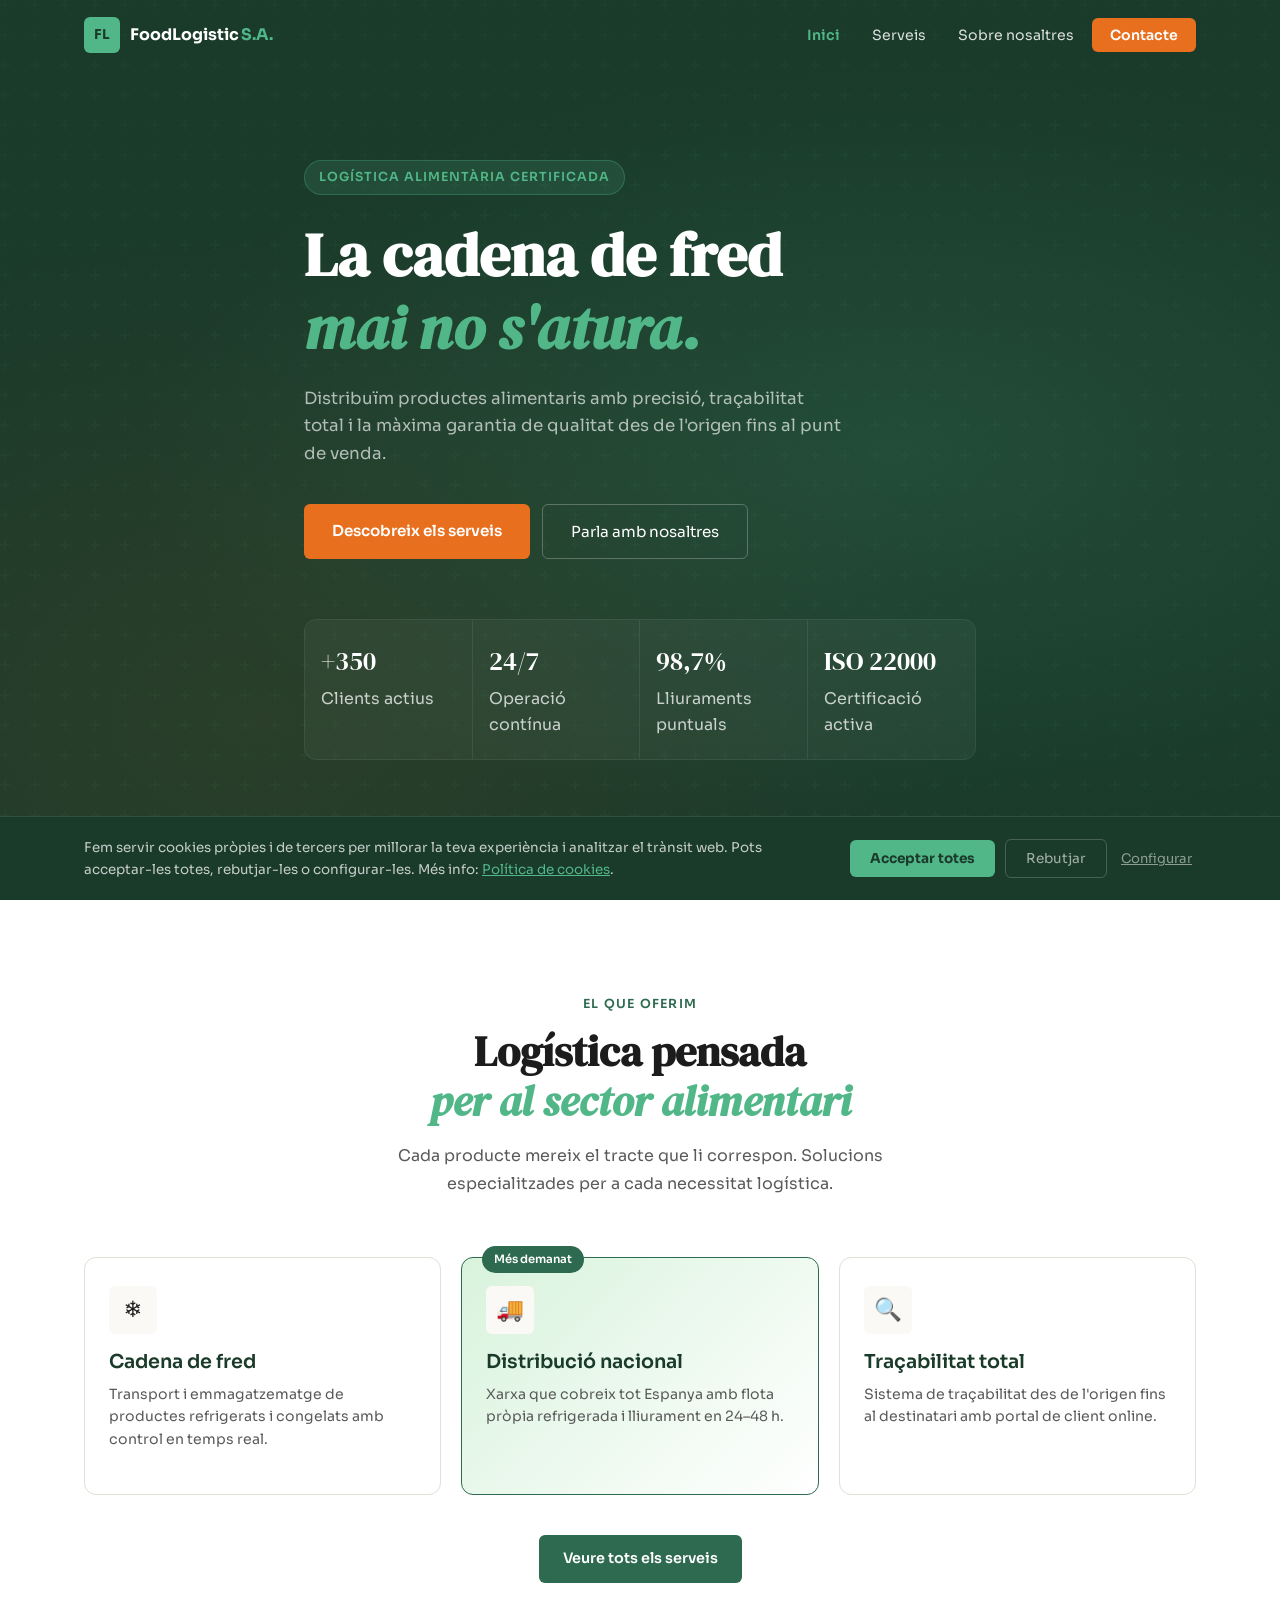
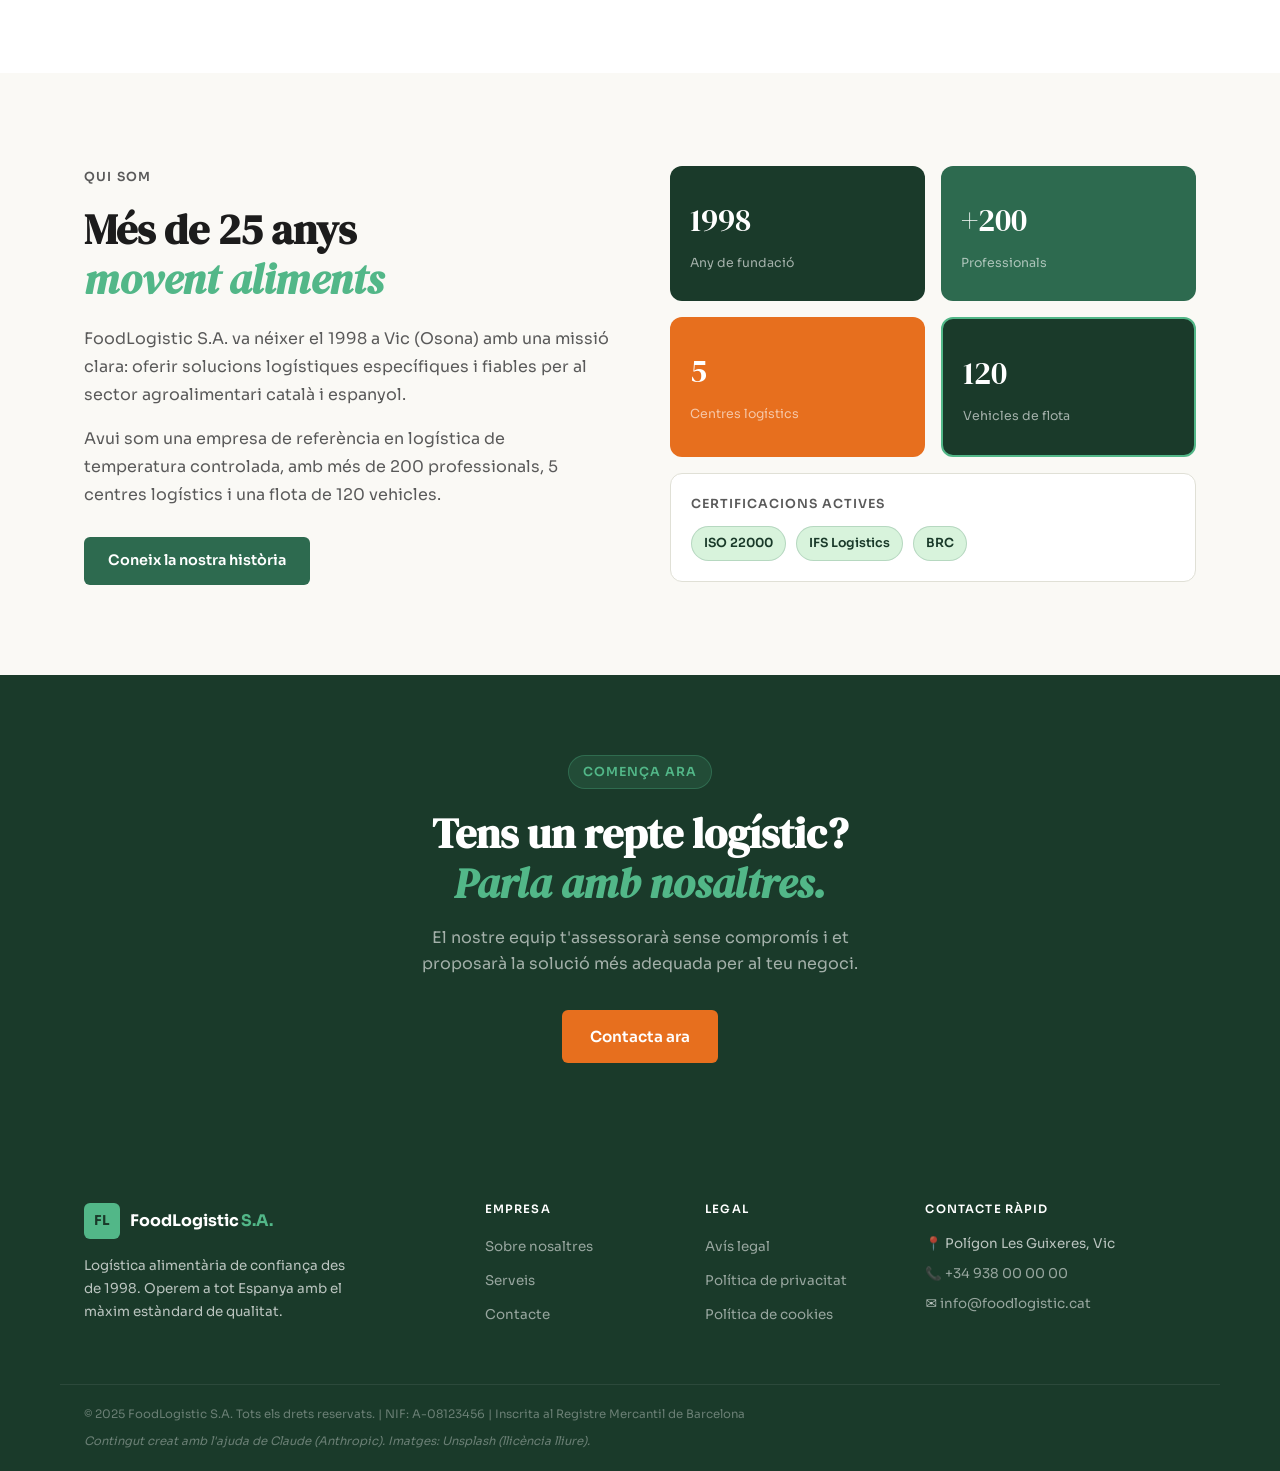
==== commit 83e29dd1: "Add accessibility improvements: include hidden heading for featured services and adjust stat label c" ====
--- a/docs/index.html
+++ b/docs/index.html
@@ -68,7 +68,8 @@
       <div class="servei-card featured">
         <div class="servei-badge">Més demanat</div>
         <div class="servei-icon">🚚</div>
-        <h3>Distribució nacional</h3>
+        <h2 class="sr-only">Serveis destacats</h2> 
+        <h3>Distribució nacional</h3>  
         <p>Xarxa que cobreix tot Espanya amb flota pròpia refrigerada i lliurament en 24–48 h.</p>
       </div>
       <div class="servei-card">
--- a/docs/styles.css
+++ b/docs/styles.css
@@ -61,7 +61,7 @@
 .stat{padding:20px 16px;display:flex;flex-direction:column;gap:4px;background:rgba(255,255,255,.04)}
 .stat:not(:last-child){border-right:1px solid rgba(255,255,255,.08)}
 .stat-num{font-family:'DM Serif Display',serif;font-size:1.6rem;color:var(--white)}
-.stat-label{font-size:.72rem;color:rgba(255,255,255,.5)}
+.stat-label {color: rgba(255,255,255,0.75);}
 
 /* PAGE HEADER */
 .page-header{background:var(--green-dark);padding:130px 0 70px;position:relative;overflow:hidden}
@@ -232,4 +232,14 @@
   .cookie-inner{flex-direction:column;gap:16px}
   .cookie-actions{width:100%}
   .btn-cookie-accept,.btn-cookie-reject{flex:1;text-align:center}
+}
+
+.sr-only {
+  position: absolute;
+  width: 1px; height: 1px;
+  padding: 0; margin: -1px;
+  overflow: hidden;
+  clip: rect(0,0,0,0);
+  white-space: nowrap;
+  border: 0;
 }
